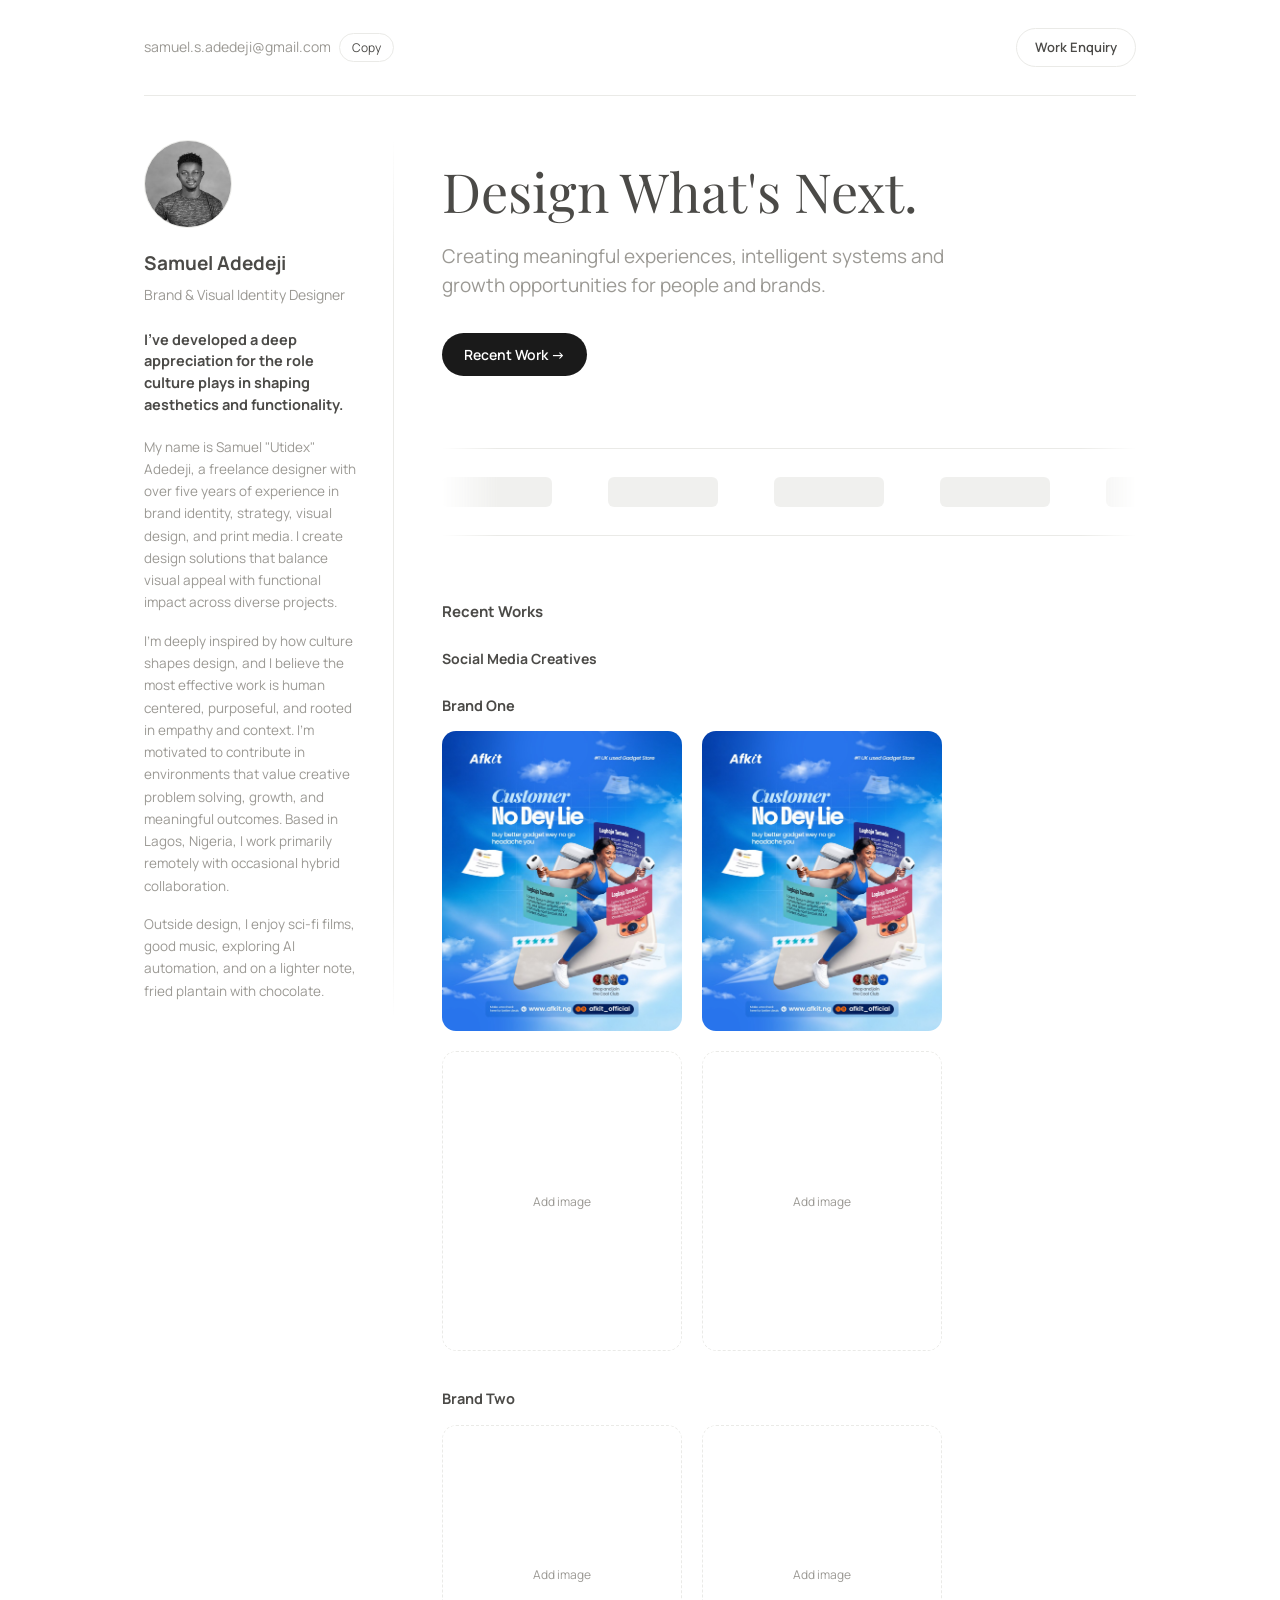
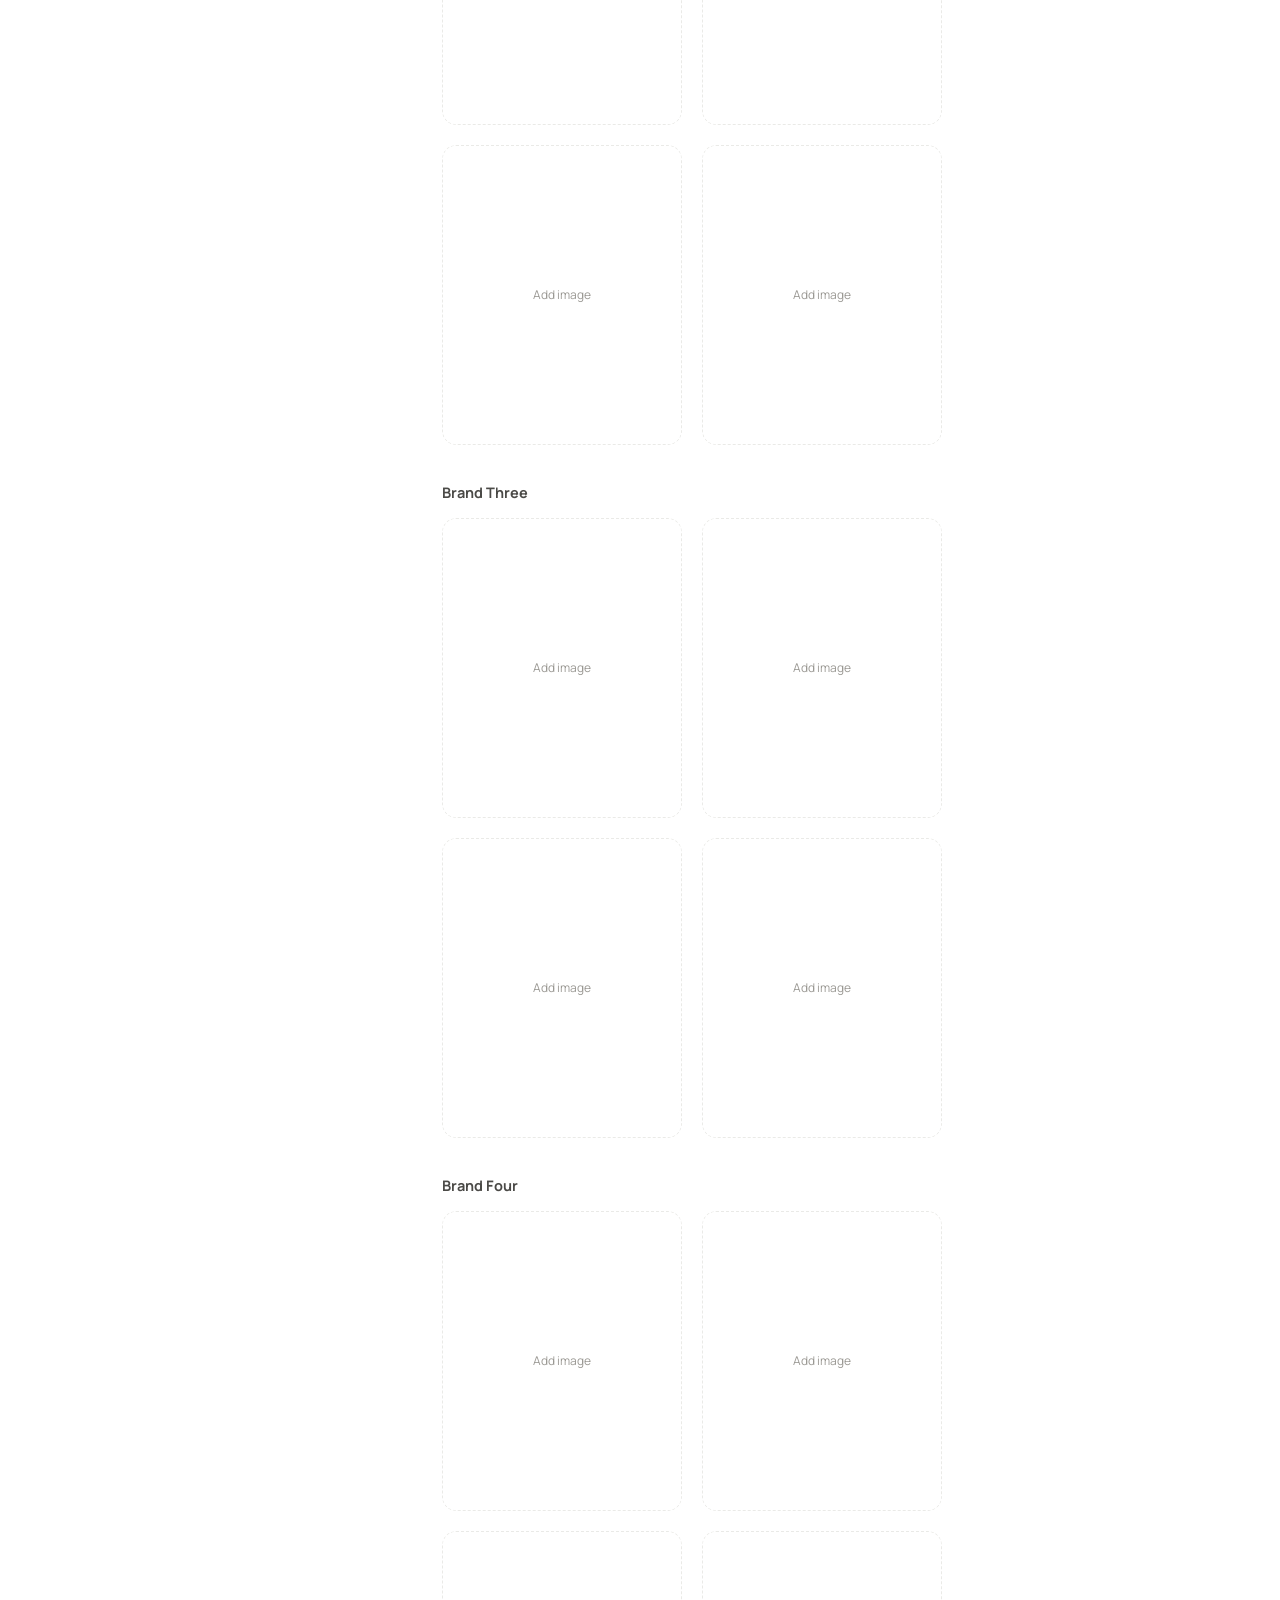
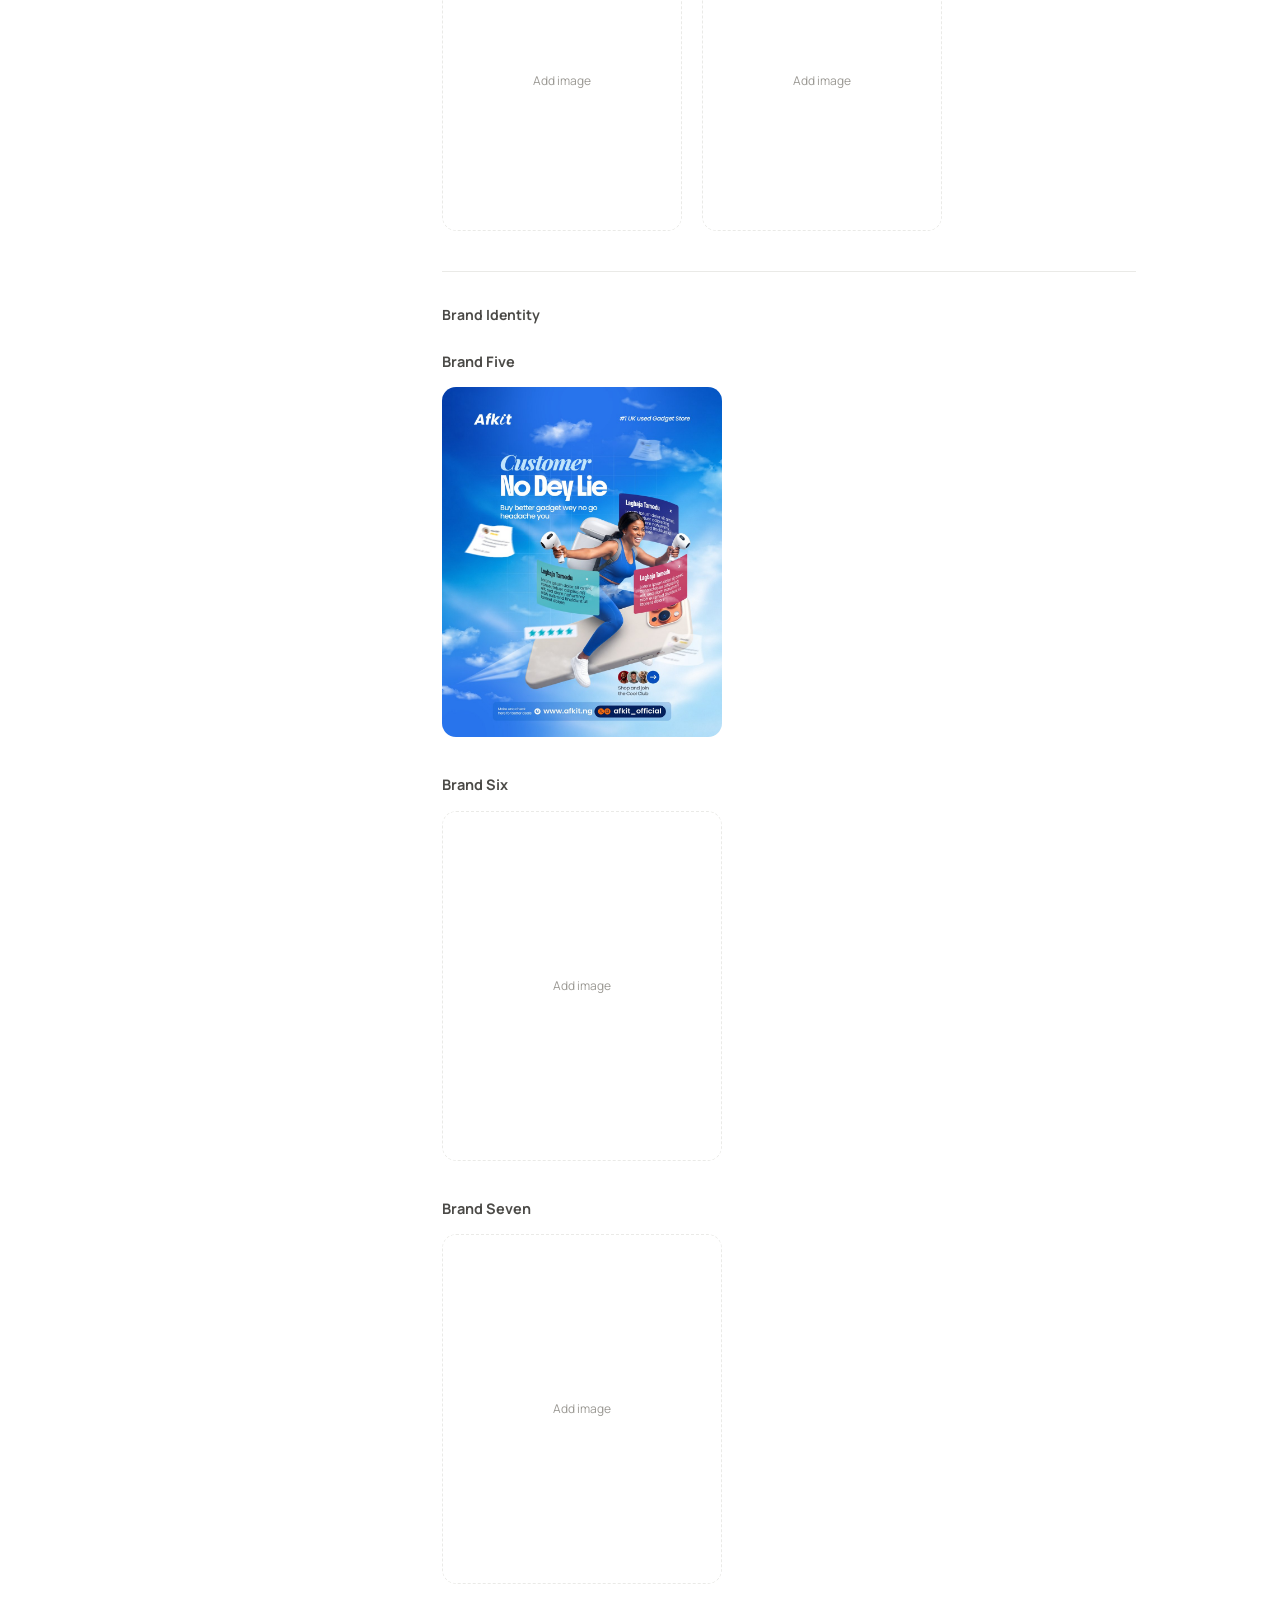
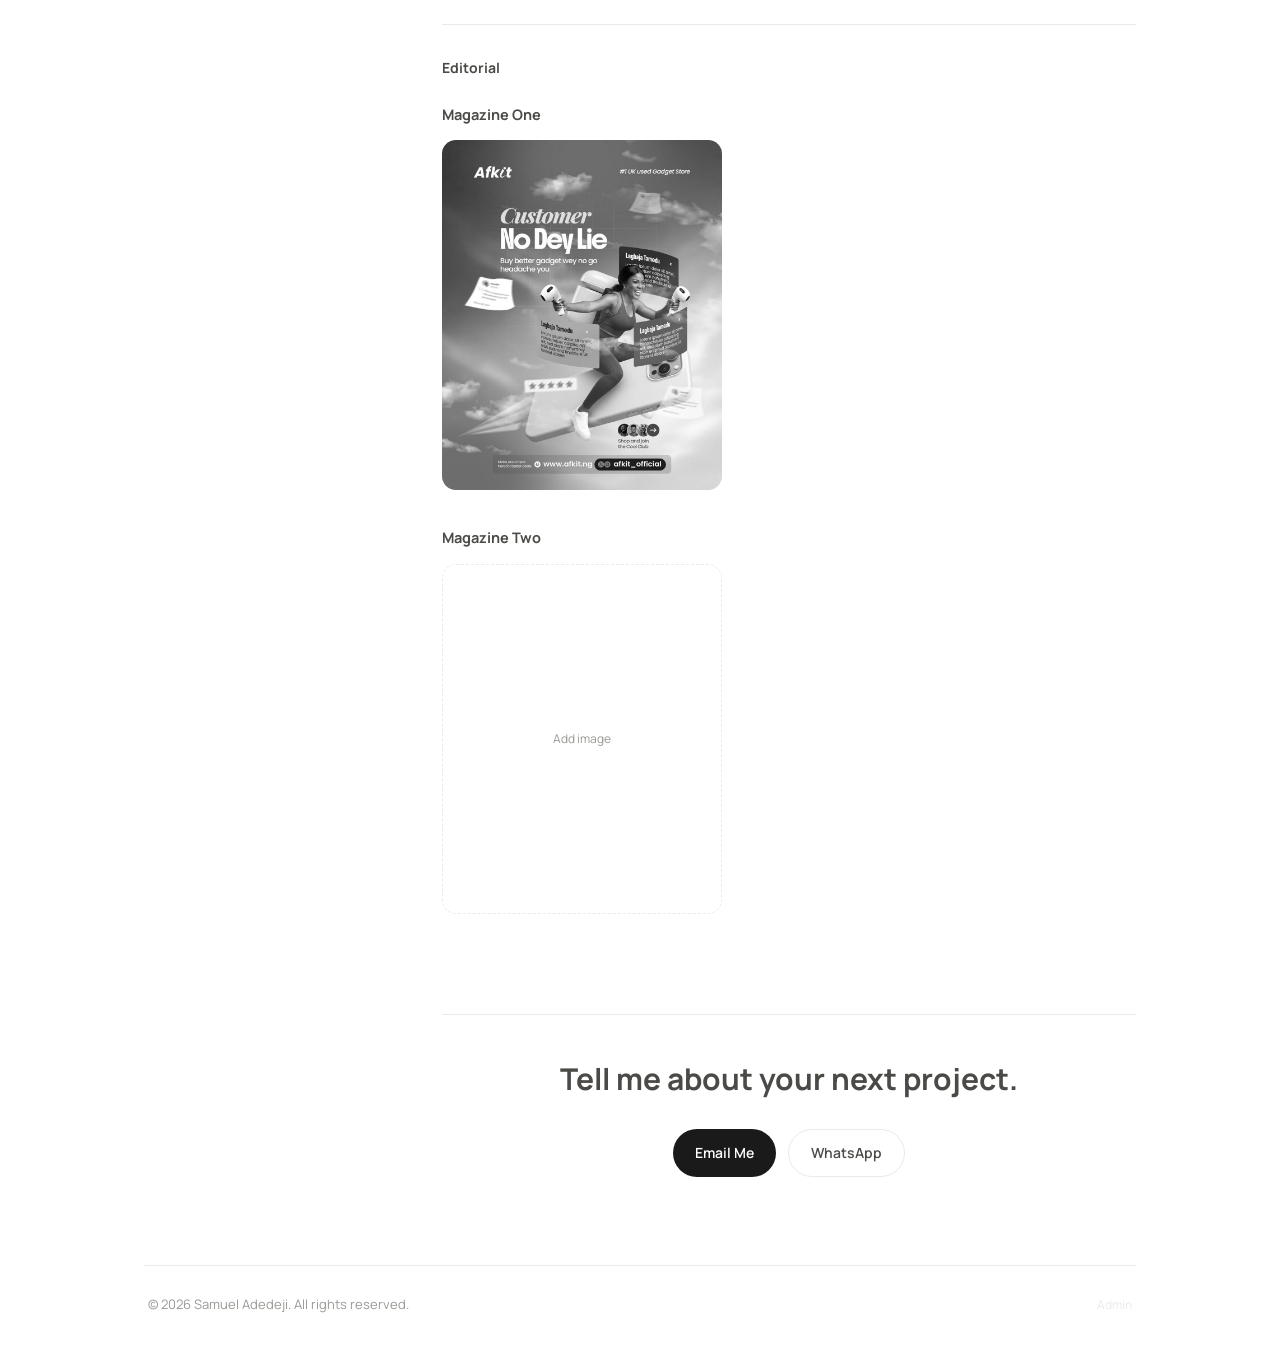
==== index.html @ b5669e61 "Add files via upload" ====
<!DOCTYPE html>
<html lang="en">
<head>
<meta charset="UTF-8">
<meta name="viewport" content="width=device-width, initial-scale=1.0">
<title>Samuel Adedeji — Brand & Visual Identity Designer</title>
<link rel="icon" type="image/png" sizes="32x32" href="favicon-32.png">
<link rel="icon" type="image/png" sizes="16x16" href="favicon-16.png">
<link rel="apple-touch-icon" href="apple-touch-icon.png">
<link rel="shortcut icon" href="favicon.ico">
<link rel="preconnect" href="https://fonts.googleapis.com">
<link rel="preconnect" href="https://fonts.gstatic.com" crossorigin>
<link href="https://fonts.googleapis.com/css2?family=Manrope:wght@400;500;600;700;800&family=Playfair+Display:wght@700&display=swap" rel="stylesheet">
<link rel="stylesheet" href="styles.css">
</head>
<body>

<div class="shell">

  <div class="topbar">
    <div class="email-group">
      <span>samuel.s.adedeji@gmail.com</span>
      <button class="copy-btn" onclick="copyEmail(this)">Copy</button>
    </div>
    <a class="enquiry-link" href="enquiry.html">Work Enquiry</a>
  </div>

  <div class="layout">

    <aside class="profile" id="profileContainer"></aside>

    <div class="content">

      <div class="section hero-section" id="heroContainer"></div>

      <div class="logos-row">
        <div class="logos-track" id="logosTrack"></div>
      </div>

      <div class="section work-section" id="work">
        <h2>Recent Works</h2>

        <h3 class="work-subheading">Social Media Creatives</h3>
        <div id="socialBrands"></div>

        <h3 class="work-subheading">Brand Identity</h3>
        <div id="identityBrands"></div>

        <h3 class="work-subheading">Editorial</h3>
        <div id="editorialBrands"></div>
      </div>

      <div class="section contact-section">
        <h2>Tell me about your next project.</h2>
        <div class="contact-actions">
          <a class="cta-btn" id="emailMeBtn" href="#">Email Me</a>
          <a class="btn-secondary" id="whatsappBtn" href="#" target="_blank" rel="noopener">WhatsApp</a>
        </div>
      </div>

    </div>
  </div>

  <div class="footer" id="footerContainer"></div>

</div>

<!-- VERTICAL VIEWER -->
<div class="viewer" id="viewer">
  <button class="viewer-close" onclick="closeViewer()">&times;</button>
  <div class="viewer-inner">
    <div class="viewer-title" id="viewerTitle"></div>
    <div class="viewer-stack" id="viewerStack"></div>
  </div>
</div>

<!-- FLIPBOOK VIEWER (Editorial) -->
<div class="flip-viewer" id="flipbookViewer">
  <button class="viewer-close" onclick="closeFlipbook()">&times;</button>
  <div class="viewer-title" id="flipTitle"></div>
  <div class="flipbook">
    <div class="book-page-left" id="bookLeft"><div class="flip-media"></div></div>
    <div class="book-page-right">
      <div class="flip-layer" id="flipBottom"><div class="flip-media"></div></div>
      <div class="flip-layer" id="flipTop"><div class="flip-media"></div></div>
    </div>
  </div>
  <div class="flip-controls">
    <button class="lb-btn" onclick="flipPrev()">&#8592;</button>
    <span class="flip-counter" id="flipCounter"></span>
    <button class="lb-btn" onclick="flipNext()">&#8594;</button>
  </div>
</div>

<script>
  /*
    All project content now lives in data.json, so the admin panel can
    update it without touching this file. If data.json fails to load
    (e.g. opened locally without a server), it falls back to a couple
    of placeholders so the page still renders.
  */
  let socialBrands = [];
  let identityBrands = [];
  let editorialBrands = [];

  function mediaTag(item, altText) {
    if (item && typeof item === 'object' && item.type === 'video') {
      return item.src
        ? `<video src="${item.src}" controls playsinline></video>`
        : `<div class="media-placeholder">Add video</div>`;
    }
    const src = item;
    return src
      ? `<img src="${src}" alt="${altText}">`
      : `<div class="media-placeholder">Add image</div>`;
  }

  function renderSocial() {
    const container = document.getElementById('socialBrands');
    container.innerHTML = '';
    socialBrands.forEach((brand, brandIndex) => {
      const block = document.createElement('div');
      block.className = 'brand-block';
      const heading = document.createElement('h4');
      heading.textContent = brand.name;
      block.appendChild(heading);
      const grid = document.createElement('div');
      grid.className = 'smc-grid';
      brand.images.forEach((img, imgIndex) => {
        const thumb = document.createElement('div');
        thumb.className = 'smc-thumb';
        thumb.innerHTML = mediaTag(img, brand.name);
        thumb.onclick = () => openViewer('social', brandIndex, imgIndex);
        grid.appendChild(thumb);
      });
      block.appendChild(grid);
      container.appendChild(block);
    });
  }

  function renderIdentity() {
    const container = document.getElementById('identityBrands');
    container.innerHTML = '';
    identityBrands.forEach((brand, brandIndex) => {
      const block = document.createElement('div');
      block.className = 'brand-block';
      const heading = document.createElement('h4');
      heading.textContent = brand.name;
      block.appendChild(heading);
      const cover = document.createElement('div');
      cover.className = 'identity-cover';
      cover.innerHTML = mediaTag(brand.cover, brand.name);
      cover.onclick = () => openViewer('identity', brandIndex);
      block.appendChild(cover);
      container.appendChild(block);
    });
  }

  function renderEditorial() {
    const container = document.getElementById('editorialBrands');
    container.innerHTML = '';
    editorialBrands.forEach((brand, brandIndex) => {
      const block = document.createElement('div');
      block.className = 'brand-block';
      const heading = document.createElement('h4');
      heading.textContent = brand.name;
      block.appendChild(heading);
      const cover = document.createElement('div');
      cover.className = 'identity-cover editorial-cover';
      cover.innerHTML = mediaTag(brand.pages[0], brand.name);
      cover.onclick = () => openFlipbook(brandIndex);
      block.appendChild(cover);
      container.appendChild(block);
    });
  }

  function socialIconSvg(kind) {
    if (kind === 'instagram') return `<svg viewBox="0 0 24 24" fill="none" stroke="currentColor" stroke-width="1.8"><rect x="3" y="3" width="18" height="18" rx="5"/><circle cx="12" cy="12" r="4"/><circle cx="17.2" cy="6.8" r="0.6" fill="currentColor" stroke="none"/></svg>`;
    if (kind === 'linkedin') return `<svg viewBox="0 0 24 24" fill="none" stroke="currentColor" stroke-width="1.8"><rect x="3" y="3" width="18" height="18" rx="3"/><line x1="7.5" y1="10" x2="7.5" y2="17"/><circle cx="7.5" cy="6.8" r="0.9" fill="currentColor" stroke="none"/><path d="M11.5 17v-4.2c0-1.6 1-2.6 2.4-2.6 1.3 0 2.1.9 2.1 2.6V17"/></svg>`;
    return `<svg viewBox="0 0 24 24" fill="none" stroke="currentColor" stroke-width="1.8"><path d="M3 7h5.2a2.4 2.4 0 0 1 0 4.8H3z"/><path d="M3 11.8h5.6a2.6 2.6 0 0 1 0 5.2H3z"/><path d="M14 13.2c0-2 1.4-3.4 3.3-3.4 2 0 3.2 1.4 3.2 3.6v.4h-5.3c.1 1.3 1 2.1 2.2 2.1.9 0 1.5-.3 1.9-.9l1.1.9c-.7 1-1.8 1.6-3.1 1.6-2 0-3.3-1.4-3.3-3.6z"/><line x1="15.3" y1="7.8" x2="19.3" y2="7.8"/></svg>`;
  }

  function renderProfile(profile) {
    const el = document.getElementById('profileContainer');
    const socials = profile.socials || {};
    const socialLinks = ['instagram', 'linkedin', 'behance']
      .filter(k => socials[k])
      .map(k => `<a href="${socials[k]}" target="_blank" rel="noopener" aria-label="${k}">${socialIconSvg(k)}</a>`)
      .join('');
    el.innerHTML = `
      <div class="avatar"><img src="${profile.avatar || ''}" alt="${profile.name || ''}"></div>
      <h1>${profile.name || ''}</h1>
      <p class="role">${profile.role || ''}</p>
      <p class="bio-quote">${profile.bioQuote || ''}</p>
      ${(profile.bioParagraphs || []).map(p => `<p class="bio-body">${p}</p>`).join('')}
      ${socialLinks ? `<div class="social-row">${socialLinks}</div>` : ''}
    `;
  }

  function renderHero(hero) {
    document.getElementById('heroContainer').innerHTML = `
      <h2 class="hero-title">${hero.title || ''}</h2>
      <p class="hero-sub">${hero.subtitle || ''}</p>
      <button class="cta-btn" onclick="document.getElementById('work').scrollIntoView({behavior:'smooth'})">Recent Work →</button>
    `;
  }

  function renderLogos(logos) {
    const track = document.getElementById('logosTrack');
    const list = (logos && logos.length ? logos : ['', '', '', '', '']);
    const doubled = list.concat(list); // duplicate for seamless marquee loop
    track.innerHTML = doubled.map(src =>
      src ? `<img src="${src}" alt="Client logo" class="logo-box logo-img">` : `<div class="logo-box"></div>`
    ).join('');
  }

  function renderFooter(footer) {
    document.getElementById('footerContainer').innerHTML = `
      <span>${footer.copyright || ''}</span>
      <a href="admin.html" class="admin-link">Admin</a>
    `;
    if (footer.email) {
      document.getElementById('emailMeBtn').href = `mailto:${footer.email}`;
    }
    if (footer.phone) {
      const digits = footer.phone.replace(/[^0-9]/g, '');
      document.getElementById('whatsappBtn').href = `https://wa.me/${digits}`;
    }
  }

  fetch('data.json')
    .then(res => res.json())
    .then(data => {
      if (data.profile) renderProfile(data.profile);
      if (data.hero) renderHero(data.hero);
      renderLogos(data.logos);
      if (data.footer) renderFooter(data.footer);

      socialBrands = data.socialBrands || [];
      identityBrands = data.identityBrands || [];
      editorialBrands = data.editorialBrands || [];
      renderSocial();
      renderIdentity();
      renderEditorial();
    })
    .catch(() => {
      socialBrands = [{ name: "Add a brand in the admin panel", images: ["", "", "", ""] }];
      identityBrands = [];
      editorialBrands = [];
      renderSocial();
    });

  let currentEditorialBrand = null;
  let spreadIndex = 0; // interior spreads, counted AFTER the cover
  let covered = true;  // true = showing only the cover, single page

  function isDesktopSpread() {
    return window.innerWidth >= 760;
  }

  function openFlipbook(brandIndex) {
    currentEditorialBrand = editorialBrands[brandIndex];
    spreadIndex = 0;
    covered = true;
    document.getElementById('flipTitle').textContent = currentEditorialBrand.name;
    document.getElementById('flipbookViewer').classList.add('covered');
    setupCover();
    document.getElementById('flipbookViewer').classList.add('active');
  }
  function closeFlipbook() {
    document.getElementById('flipbookViewer').classList.remove('active');
  }

  function setupCover() {
    const pages = currentEditorialBrand.pages;
    const top = document.getElementById('flipTop');
    const bottom = document.getElementById('flipBottom');
    top.style.transition = 'none';
    top.style.transformOrigin = 'left center';
    top.style.transform = 'rotateY(0deg)';
    top.querySelector('.flip-media').innerHTML = mediaTag(pages[0], currentEditorialBrand.name);
    bottom.querySelector('.flip-media').innerHTML = pages[1] !== undefined
      ? mediaTag(pages[1], currentEditorialBrand.name)
      : `<div class="media-placeholder">End of pages</div>`;
    void top.offsetWidth;
    top.style.transition = '';
    document.getElementById('flipCounter').textContent = `1 / ${pages.length}`;
  }

  // Once opened: on desktop each step shows a left+right spread; on mobile, one page at a time.
  function step() { return isDesktopSpread() ? 2 : 1; }
  function rightIndex() { return isDesktopSpread() ? 2 + spreadIndex * 2 : 1 + spreadIndex; }
  function leftIndex() { return 1 + spreadIndex * 2; }

  function setupSpread() {
    const pages = currentEditorialBrand.pages;
    const top = document.getElementById('flipTop');
    const bottom = document.getElementById('flipBottom');
    const left = document.getElementById('bookLeft');

    top.style.transition = 'none';
    top.style.transformOrigin = 'left center';
    top.style.transform = 'rotateY(0deg)';
    top.querySelector('.flip-media').innerHTML = pages[rightIndex()] !== undefined
      ? mediaTag(pages[rightIndex()], currentEditorialBrand.name)
      : `<div class="media-placeholder">End of pages</div>`;
    bottom.querySelector('.flip-media').innerHTML = pages[rightIndex() + step()] !== undefined
      ? mediaTag(pages[rightIndex() + step()], currentEditorialBrand.name)
      : `<div class="media-placeholder">End of pages</div>`;
    void top.offsetWidth;
    top.style.transition = '';

    if (isDesktopSpread()) {
      left.querySelector('.flip-media').innerHTML = mediaTag(pages[leftIndex()], currentEditorialBrand.name);
    }
    updateFlipCounter();
  }
  function updateFlipCounter() {
    const total = currentEditorialBrand.pages.length;
    const shown = Math.min(rightIndex() + 1, total);
    document.getElementById('flipCounter').textContent = `${shown} / ${total}`;
  }

  // Short synthesized "paper flip" sound — no audio file needed.
  let audioCtx = null;
  function playFlipSound() {
    try {
      audioCtx = audioCtx || new (window.AudioContext || window.webkitAudioContext)();
      const duration = 0.22;
      const bufferSize = audioCtx.sampleRate * duration;
      const buffer = audioCtx.createBuffer(1, bufferSize, audioCtx.sampleRate);
      const data = buffer.getChannelData(0);
      for (let i = 0; i < bufferSize; i++) {
        data[i] = (Math.random() * 2 - 1) * (1 - i / bufferSize);
      }
      const noise = audioCtx.createBufferSource();
      noise.buffer = buffer;
      const filter = audioCtx.createBiquadFilter();
      filter.type = 'highpass';
      filter.frequency.value = 1200;
      const gain = audioCtx.createGain();
      gain.gain.setValueAtTime(0.35, audioCtx.currentTime);
      gain.gain.exponentialRampToValueAtTime(0.001, audioCtx.currentTime + duration);
      noise.connect(filter).connect(gain).connect(audioCtx.destination);
      noise.start();
    } catch (e) { /* audio not available — fail silently */ }
  }

  function flipNext() {
    const pages = currentEditorialBrand.pages;
    const top = document.getElementById('flipTop');

    if (covered) {
      if (pages.length <= 1) return; // nothing behind the cover
      playFlipSound();
      covered = false;
      document.getElementById('flipbookViewer').classList.remove('covered');

      const bottom = document.getElementById('flipBottom');
      const left = document.getElementById('bookLeft');
      const rightAfter = isDesktopSpread() ? pages[2] : pages[1];
      bottom.querySelector('.flip-media').innerHTML = rightAfter !== undefined
        ? mediaTag(rightAfter, currentEditorialBrand.name)
        : `<div class="media-placeholder">End of pages</div>`;
      if (isDesktopSpread()) {
        left.querySelector('.flip-media').innerHTML = mediaTag(pages[1], currentEditorialBrand.name);
      }
      top.style.transformOrigin = 'left center';
      top.style.transform = 'rotateY(-180deg)';
      setTimeout(() => {
        spreadIndex = 0;
        setupSpread();
      }, 600);
      return;
    }

    if (rightIndex() >= pages.length - 1 && pages[rightIndex()] !== undefined && pages[rightIndex() + step()] === undefined) return;
    if (pages[rightIndex() + step()] === undefined && pages[rightIndex()] === undefined) return;
    playFlipSound();
    top.style.transformOrigin = 'left center';
    top.style.transform = 'rotateY(-180deg)';
    setTimeout(() => {
      spreadIndex++;
      setupSpread();
    }, 600);
  }

  function flipPrev() {
    if (covered) return; // already at the cover, nothing before it
    const pages = currentEditorialBrand.pages;
    const top = document.getElementById('flipTop');
    const bottom = document.getElementById('flipBottom');
    const left = document.getElementById('bookLeft');

    if (spreadIndex === 0) {
      // Close the book back to the cover
      playFlipSound();
      covered = true;
      document.getElementById('flipbookViewer').classList.add('covered');
      bottom.querySelector('.flip-media').innerHTML = mediaTag(pages[rightIndex()], currentEditorialBrand.name);
      top.style.transition = 'none';
      top.style.transformOrigin = 'left center';
      top.style.transform = 'rotateY(-180deg)';
      top.querySelector('.flip-media').innerHTML = mediaTag(pages[0], currentEditorialBrand.name);
      void top.offsetWidth;
      top.style.transition = '';
      requestAnimationFrame(() => { top.style.transform = 'rotateY(0deg)'; });
      setTimeout(() => {
        document.getElementById('flipCounter').textContent = `1 / ${pages.length}`;
      }, 600);
      return;
    }

    playFlipSound();
    bottom.querySelector('.flip-media').innerHTML = mediaTag(pages[rightIndex()], currentEditorialBrand.name);
    top.style.transition = 'none';
    top.style.transformOrigin = 'left center';
    top.style.transform = 'rotateY(-180deg)';
    top.querySelector('.flip-media').innerHTML = mediaTag(pages[rightIndex() - step()], currentEditorialBrand.name);
    void top.offsetWidth;
    top.style.transition = '';
    if (isDesktopSpread()) {
      left.querySelector('.flip-media').innerHTML = mediaTag(pages[leftIndex() - step()], currentEditorialBrand.name);
    }
    requestAnimationFrame(() => { top.style.transform = 'rotateY(0deg)'; });
    setTimeout(() => {
      spreadIndex--;
      updateFlipCounter();
    }, 600);
  }

  window.addEventListener('resize', () => {
    if (currentEditorialBrand && document.getElementById('flipbookViewer').classList.contains('active') && !covered) {
      spreadIndex = 0;
      setupSpread();
    }
  });
  document.getElementById('flipbookViewer').addEventListener('click', (e) => {
    if (e.target.id === 'flipbookViewer') closeFlipbook();
  });

  function openViewer(kind, brandIndex, scrollToIndex) {
    const viewer = document.getElementById('viewer');
    const stack = document.getElementById('viewerStack');
    stack.innerHTML = '';

    if (kind === 'social') {
      const brand = socialBrands[brandIndex];
      document.getElementById('viewerTitle').textContent = brand.name;
      brand.images.forEach((img) => {
        const item = document.createElement('div');
        item.className = 'viewer-item';
        item.innerHTML = mediaTag(img, brand.name);
        stack.appendChild(item);
      });
    } else {
      const brand = identityBrands[brandIndex];
      document.getElementById('viewerTitle').textContent = brand.name;
      brand.files.forEach((file, i) => {
        const item = document.createElement('div');
        item.className = 'viewer-item';
        item.innerHTML = mediaTag(file, brand.name);
        stack.appendChild(item);
        if (i === 0) {
          if (brand.header) {
            const heading = document.createElement('div');
            heading.className = 'viewer-desc-heading';
            heading.textContent = brand.header;
            stack.appendChild(heading);
          }
          const desc = document.createElement('div');
          desc.className = 'viewer-desc';
          desc.textContent = brand.description;
          stack.appendChild(desc);
        }
      });
    }

    viewer.classList.add('active');
  }
  function closeViewer() {
    document.getElementById('viewer').classList.remove('active');
    document.getElementById('viewerStack').innerHTML = '';
  }
  document.addEventListener('keydown', (e) => {
    if (e.key === 'Escape') { closeViewer(); closeFlipbook(); }
    if (document.getElementById('flipbookViewer').classList.contains('active')) {
      if (e.key === 'ArrowRight') flipNext();
      if (e.key === 'ArrowLeft') flipPrev();
    }
  });
  document.getElementById('viewer').addEventListener('click', (e) => {
    if (e.target.id === 'viewer') closeViewer();
  });

  function copyEmail(btn) {
    navigator.clipboard.writeText('samuel.s.adedeji@gmail.com').then(() => {
      const original = btn.textContent;
      btn.textContent = 'Copied';
      setTimeout(() => { btn.textContent = original; }, 1500);
    });
  }
</script>

</body>
</html>
---- styles.css ----
:root{
  --paper:#FFFFFF;
  --text:#4B4A47;
  --muted:#9B9994;
  --line:#EAEAE7;
  --dark:#1A1A1A;
  --max:1120px;
}
*{box-sizing:border-box;}
body{
  margin:0;
  background:var(--paper);
  color:var(--text);
  font-family:'Manrope', sans-serif;
  font-size:16px;
  line-height:1.6;
}
a{color:inherit; text-decoration:none;}
img{display:block; max-width:100%;}
button{font-family:inherit;}

.shell{max-width:var(--max); margin:0 auto; padding:0 64px;}

/* TOP BAR */
.topbar{
  display:flex;
  justify-content:space-between;
  align-items:center;
  padding:28px 0;
  font-size:14px;
  border-bottom:1px solid var(--line);
  margin-bottom:8px;
  flex-wrap:nowrap;
  gap:12px;
}
.topbar .email-group{display:flex; align-items:center; gap:8px;}
.topbar .email-group span{color:var(--muted);}
.copy-btn{
  border:1px solid var(--line);
  background:var(--paper);
  border-radius:999px;
  padding:5px 12px;
  font-size:12px;
  cursor:pointer;
  color:var(--text);
}
.copy-btn:hover{background:var(--line);}
.enquiry-link{
  display:inline-block;
  border:1px solid var(--line);
  border-radius:999px;
  padding:8px 18px;
  font-size:13px;
  font-weight:600;
  cursor:pointer;
  background:none;
  color:var(--text);
}
.enquiry-link:hover{background:var(--line);}

/* LAYOUT */
.layout{
  display:grid;
  grid-template-columns: 250px minmax(0, 1fr);
  gap:48px;
  align-items:start;
  padding-bottom:80px;
  padding-top:36px;
}
.profile{
  position:sticky;
  top:32px;
  padding-right:32px;
}
.profile::after{
  content:"";
  position:absolute;
  top:0;
  right:0;
  bottom:0;
  width:1px;
  background:linear-gradient(to bottom, transparent, var(--line) 15%, var(--line) 85%, transparent);
}
.avatar{
  width:88px;
  height:88px;
  border-radius:50%;
  background:#F4F4F3;
  display:flex;
  align-items:center;
  justify-content:center;
  font-size:12px;
  color:var(--muted);
  overflow:hidden;
  margin-bottom:20px;
  border:1px solid var(--line);
}
.avatar img{width:100%; height:100%; object-fit:cover; filter:grayscale(100%);}
.profile h1{font-size:19px; font-weight:700; margin:0 0 6px; color:var(--text);}
.profile .role{font-size:14px; color:var(--muted); margin:0 0 22px;}
.bio-quote{font-size:14.5px; font-weight:700; color:var(--text); line-height:1.5; margin:0 0 20px;}
.bio-body{font-size:13.5px; color:var(--muted); line-height:1.65; margin:0 0 16px;}
.social-row{display:flex; gap:14px; margin-top:22px;}
.social-row a{color:var(--muted); display:flex; align-items:center; justify-content:center;}
.social-row a:hover{color:var(--text);}
.social-row svg{width:15px; height:15px;}

.content{display:flex; flex-direction:column; gap:64px; min-width:0;}

/* SECTIONS (no box styling — plain, on the white page) */
.section{padding:0;}

/* HERO */
.hero-section{text-align:left; padding:20px 0 8px;}
.hero-title{
  font-family:'Playfair Display', Georgia, serif;
  font-weight:400;
  font-size:clamp(34px, 5vw, 54px);
  line-height:1.15;
  margin:0 0 20px;
  color:var(--text);
}
.hero-sub{
  font-size:19px;
  color:var(--muted);
  max-width:44ch;
  margin:0 0 32px;
  line-height:1.55;
}
.cta-btn{
  display:inline-flex;
  align-items:center;
  gap:8px;
  background:var(--dark);
  color:var(--paper);
  border:none;
  border-radius:999px;
  padding:12px 22px;
  font-size:14px;
  font-weight:600;
  cursor:pointer;
}
.cta-btn:hover{opacity:0.85;}

/* LOGO STRIP — auto-scrolling marquee */
.logos-row{
  padding:28px 0;
  border-top:1px solid var(--line);
  border-bottom:1px solid var(--line);
  overflow:hidden;
  -webkit-mask-image:linear-gradient(to right, transparent, #000 8%, #000 92%, transparent);
  mask-image:linear-gradient(to right, transparent, #000 8%, #000 92%, transparent);
}
.logos-track{
  display:flex;
  align-items:center;
  gap:56px;
  width:max-content;
  animation:scroll-logos 22s linear infinite;
}
.logos-row:hover .logos-track{animation-play-state:paused;}
@keyframes scroll-logos{
  from{transform:translateX(0);}
  to{transform:translateX(-50%);}
}
.logo-box{
  flex:0 0 auto;
  width:110px;
  height:30px;
  background:var(--line);
  border-radius:6px;
  opacity:0.7;
}
.logo-box.logo-img{
  width:auto;
  max-width:140px;
  height:32px;
  background:none;
  border-radius:0;
  opacity:0.85;
  object-fit:contain;
  filter:grayscale(40%);
}
@media (prefers-reduced-motion: reduce){
  .logos-track{animation:none;}
}

/* WORK */
.work-section h2{font-size:15px; font-weight:700; margin:0 0 8px; color:var(--text);}
.work-subheading{
  font-size:14px;
  font-weight:700;
  color:var(--text);
  margin:40px 0 24px;
  padding-top:32px;
  border-top:1px solid var(--line);
}
.work-subheading:first-of-type{border-top:none; padding-top:0; margin-top:24px;}

.brand-block{margin-bottom:36px;}
.brand-block h4{font-size:14.5px; font-weight:700; color:var(--text); margin:0 0 14px;}

.smc-grid{
  display:grid;
  grid-template-columns:repeat(2, minmax(0, 240px));
  gap:20px;
}
.smc-thumb,
.identity-cover{
  aspect-ratio:4/5;
  background:var(--paper);
  border-radius:14px;
  display:flex;
  align-items:center;
  justify-content:center;
  text-align:center;
  font-size:12px;
  color:var(--muted);
  overflow:hidden;
  cursor:pointer;
  transition:transform 0.2s ease;
}
.smc-thumb:hover,
.identity-cover:hover{transform:scale(1.015);}
.smc-thumb img, .smc-thumb video,
.identity-cover img, .identity-cover video{width:100%; height:100%; object-fit:cover; display:block;}
.identity-cover{max-width:280px;}
.editorial-cover img{filter:grayscale(100%); transition:filter 0.3s ease;}
.editorial-cover:hover img{filter:grayscale(0%);}
.media-placeholder{
  font-size:12px;
  color:var(--muted);
  width:100%;
  height:100%;
  display:flex;
  align-items:center;
  justify-content:center;
  border:1px dashed var(--line);
  border-radius:14px;
}

/* CONTACT */
.contact-section{text-align:center; padding:40px 0 8px; border-top:1px solid var(--line);}
.contact-section h2{
  font-size:clamp(22px, 3vw, 30px);
  font-weight:700;
  margin:0 0 26px;
  color:var(--text);
}
.contact-actions{display:flex; gap:12px; justify-content:center; flex-wrap:wrap;}
.btn-secondary{
  display:inline-flex;
  align-items:center;
  gap:8px;
  background:transparent;
  color:var(--text);
  border:1px solid var(--line);
  border-radius:999px;
  padding:12px 22px;
  font-size:14px;
  font-weight:600;
  cursor:pointer;
}
.btn-secondary:hover{background:var(--line);}

/* ENQUIRY PAGE */
.enquiry-page-header{padding:12px 0 40px;}
.enquiry-page-header h1{font-size:28px; font-weight:700; margin:0 0 12px; color:var(--text);}
.back-link{font-size:13px; color:var(--muted); display:inline-block; margin-bottom:24px;}
.back-link:hover{color:var(--text);}
.process-placeholder{
  font-size:14px;
  color:var(--muted);
  border:1px dashed var(--line);
  border-radius:12px;
  padding:16px 18px;
  margin:0 0 40px;
}
.enquiry-grid{
  display:grid;
  grid-template-columns:1.4fr 1fr;
  gap:48px;
  padding-bottom:60px;
}
.enquiry-form{display:flex; flex-direction:column; gap:14px;}
.form-row{display:flex; gap:14px;}
.enquiry-form input,
.enquiry-form textarea{
  background:#FBFBFA;
  border:1px solid var(--line);
  border-radius:10px;
  padding:14px 16px;
  font-family:inherit;
  font-size:14px;
  color:var(--text);
  width:100%;
  resize:vertical;
}
.enquiry-form input:focus,
.enquiry-form textarea:focus{
  outline:none;
  border-color:var(--muted);
}
.enquiry-form button{align-self:flex-start; margin-top:4px;}
.enquiry-details{font-size:14px; color:var(--muted);}
.enquiry-details div{margin-bottom:18px;}
.enquiry-details strong{display:block; color:var(--text); font-size:13px; margin-bottom:4px; font-weight:700;}

/* FOOTER */
.footer{
  padding:28px 4px 40px;
  font-size:13px;
  color:var(--muted);
  border-top:1px solid var(--line);
  display:flex;
  justify-content:space-between;
  align-items:center;
}
.admin-link{color:var(--line); font-size:12px;}
.admin-link:hover{color:var(--muted);}

/* VERTICAL VIEWER */
.viewer{
  display:none;
  position:fixed;
  inset:0;
  background:rgba(10,10,10,0.96);
  z-index:100;
  padding:24px 16px;
  overflow-y:auto;
}
.viewer.active{display:block;}
.viewer-inner{
  max-width:680px;
  margin:0 auto;
  padding-bottom:60px;
}
.viewer-title{
  color:var(--paper);
  font-size:15px;
  font-weight:700;
  margin:12px 0 20px;
  text-align:center;
}
.viewer-item{
  border-radius:14px;
  overflow:hidden;
  background:#232323;
  margin-bottom:16px;
}
.viewer-item img, .viewer-item video{width:100%; display:block;}
.viewer-item .media-placeholder{
  aspect-ratio:4/5;
  display:flex;
  align-items:center;
  justify-content:center;
  color:#8A8A8A;
}
.viewer-desc-heading{
  color:var(--paper);
  font-size:15px;
  font-weight:700;
  padding:4px 4px 6px;
}
.viewer-desc{
  color:#C7C5BE;
  font-size:14px;
  line-height:1.6;
  padding:4px 4px 24px;
}
.viewer-close{
  position:fixed;
  top:20px;
  right:24px;
  background:none;
  border:none;
  color:var(--paper);
  font-size:28px;
  cursor:pointer;
  line-height:1;
  z-index:101;
}

/* FLIPBOOK VIEWER (Editorial) */
.flip-viewer{
  display:none;
  position:fixed;
  inset:0;
  background:rgba(10,10,10,0.96);
  z-index:100;
  flex-direction:column;
  align-items:center;
  justify-content:center;
  padding:24px 16px;
}
.flip-viewer.active{display:flex;}
.flip-viewer .viewer-title{margin:0 0 20px;}

.flipbook{
  position:relative;
  display:flex;
  width:min(90vw, 420px);
  aspect-ratio:4/5;
  perspective:1800px;
}
.book-page-left{
  display:none; /* shown only on desktop, via media query below */
  position:relative;
  flex:1;
  background:#2A2A2A;
  border-radius:12px 0 0 12px;
  overflow:hidden;
  box-shadow:6px 0 16px rgba(0,0,0,0.3);
}
.book-page-right{
  position:relative;
  flex:1;
}
.flip-layer{
  position:absolute;
  inset:0;
  background:#232323;
  border-radius:0 12px 12px 0;
  overflow:hidden;
}
#flipBottom{z-index:1;}
#flipTop{
  z-index:2;
  backface-visibility:hidden;
  transition:transform 0.6s cubic-bezier(.4,.1,.2,1);
  box-shadow:-8px 0 20px rgba(0,0,0,0.4);
}
.flip-media{width:100%; height:100%;}
.flip-media img, .flip-media video{width:100%; height:100%; object-fit:cover; display:block;}
.flip-controls{
  display:flex;
  align-items:center;
  gap:20px;
  margin-top:24px;
}
.flip-counter{color:#B9B6AE; font-size:13px; min-width:44px; text-align:center;}

@media (min-width:760px){
  .flipbook{
    width:min(80vw, 760px);
    aspect-ratio:8/5;
  }
  .book-page-left{display:block;}
}
.flip-viewer.covered .book-page-left{display:none !important;}
.flip-viewer.covered .flipbook{width:min(90vw, 420px) !important; aspect-ratio:4/5 !important;}

.lb-btn{
  background:rgba(255,255,255,0.08);
  color:var(--paper);
  border:1px solid rgba(255,255,255,0.2);
  border-radius:999px;
  width:40px;
  height:40px;
  font-size:16px;
  cursor:pointer;
  display:flex;
  align-items:center;
  justify-content:center;
}
.lb-btn:hover{background:rgba(255,255,255,0.18);}

@media (max-width:860px){
  .shell{padding:0 32px;}
  .topbar{padding:16px 0; gap:8px;}
  .topbar .email-group{font-size:11.5px; gap:6px;}
  .topbar .email-group span{white-space:nowrap; overflow:hidden; text-overflow:ellipsis; max-width:150px;}
  .copy-btn{padding:4px 9px; font-size:11px;}
  .enquiry-link{padding:6px 13px; font-size:12px; white-space:nowrap;}

  .layout{grid-template-columns:1fr; gap:32px; padding-top:24px;}
  .profile{position:static; border-right:none; border-bottom:1px solid var(--line); padding-right:0; padding-bottom:28px; text-align:center;}
  .avatar{width:72px; height:72px; margin-left:auto; margin-right:auto;}
  .social-row{justify-content:center;}
  .smc-grid{grid-template-columns:repeat(2, 1fr);}
  .enquiry-grid{grid-template-columns:1fr;}
  .form-row{flex-direction:column;}
}
@media (max-width:480px){
  .smc-grid{grid-template-columns:1fr;}
}
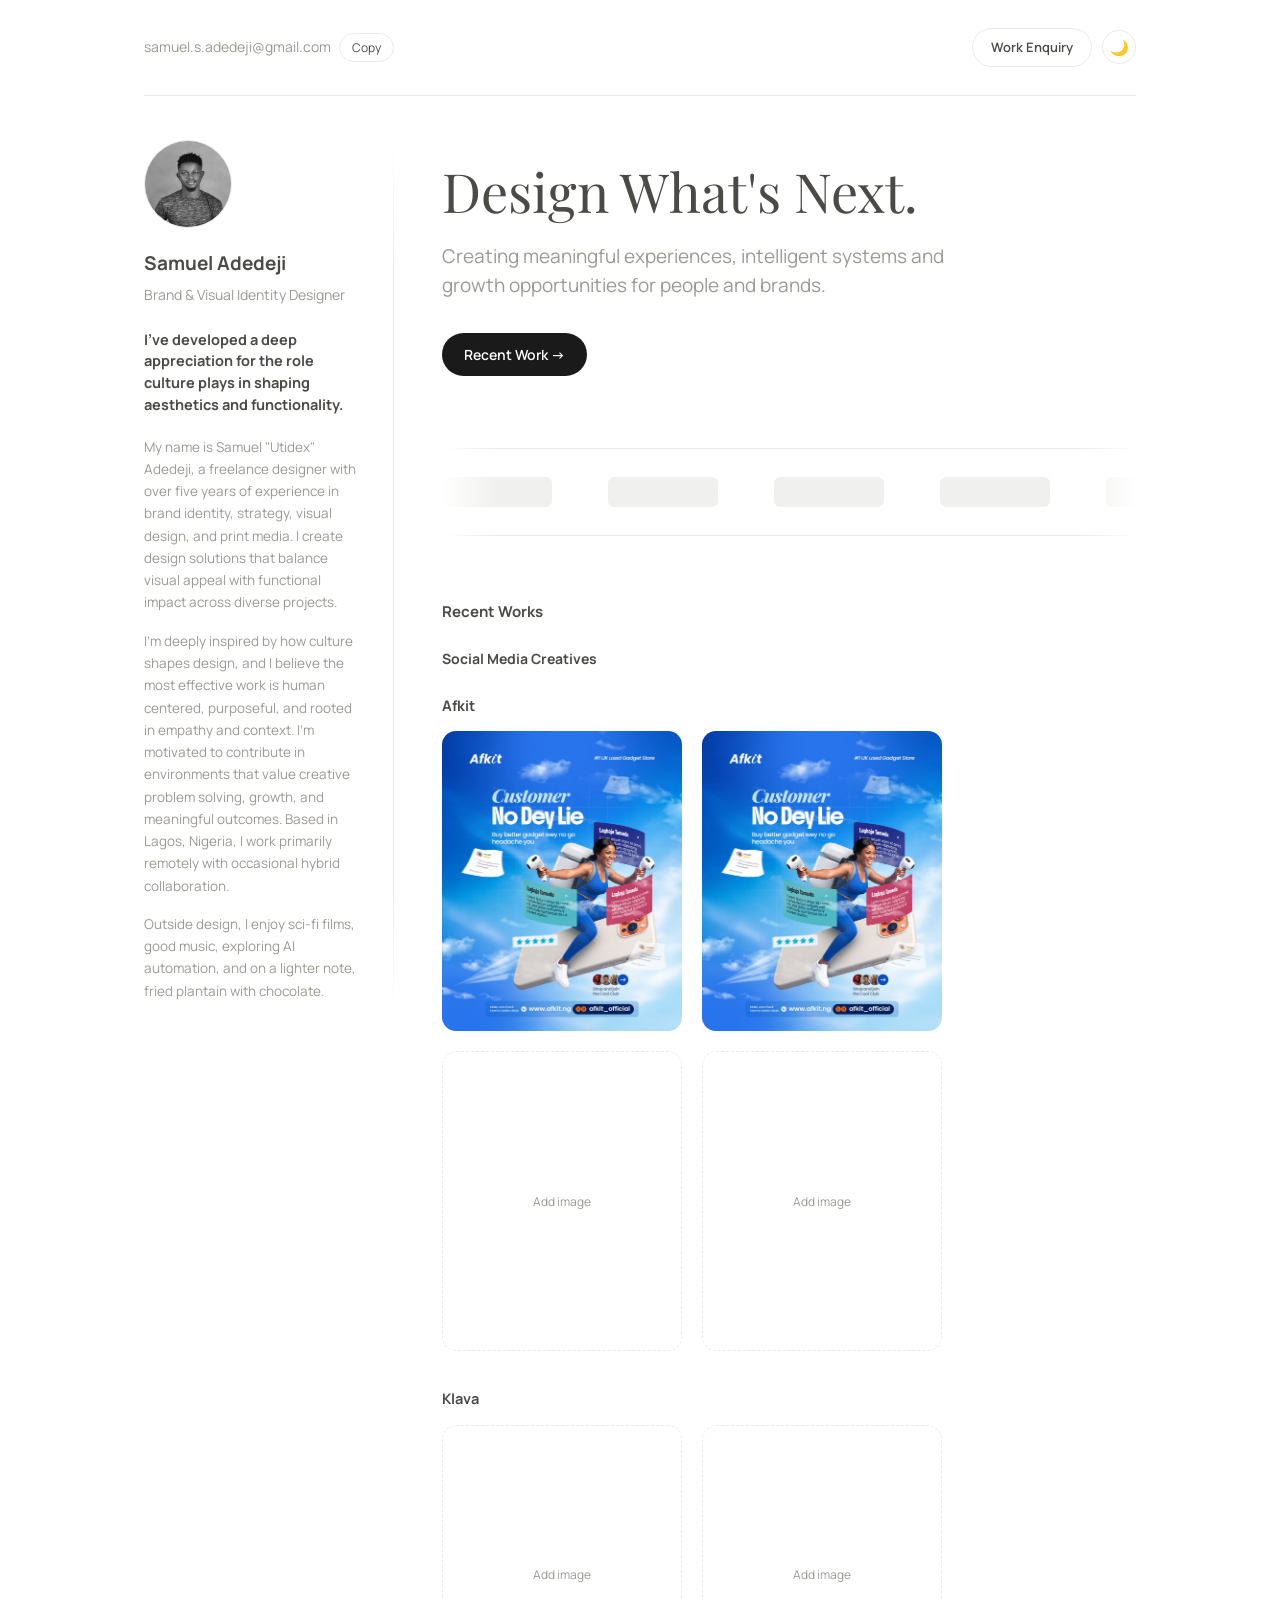
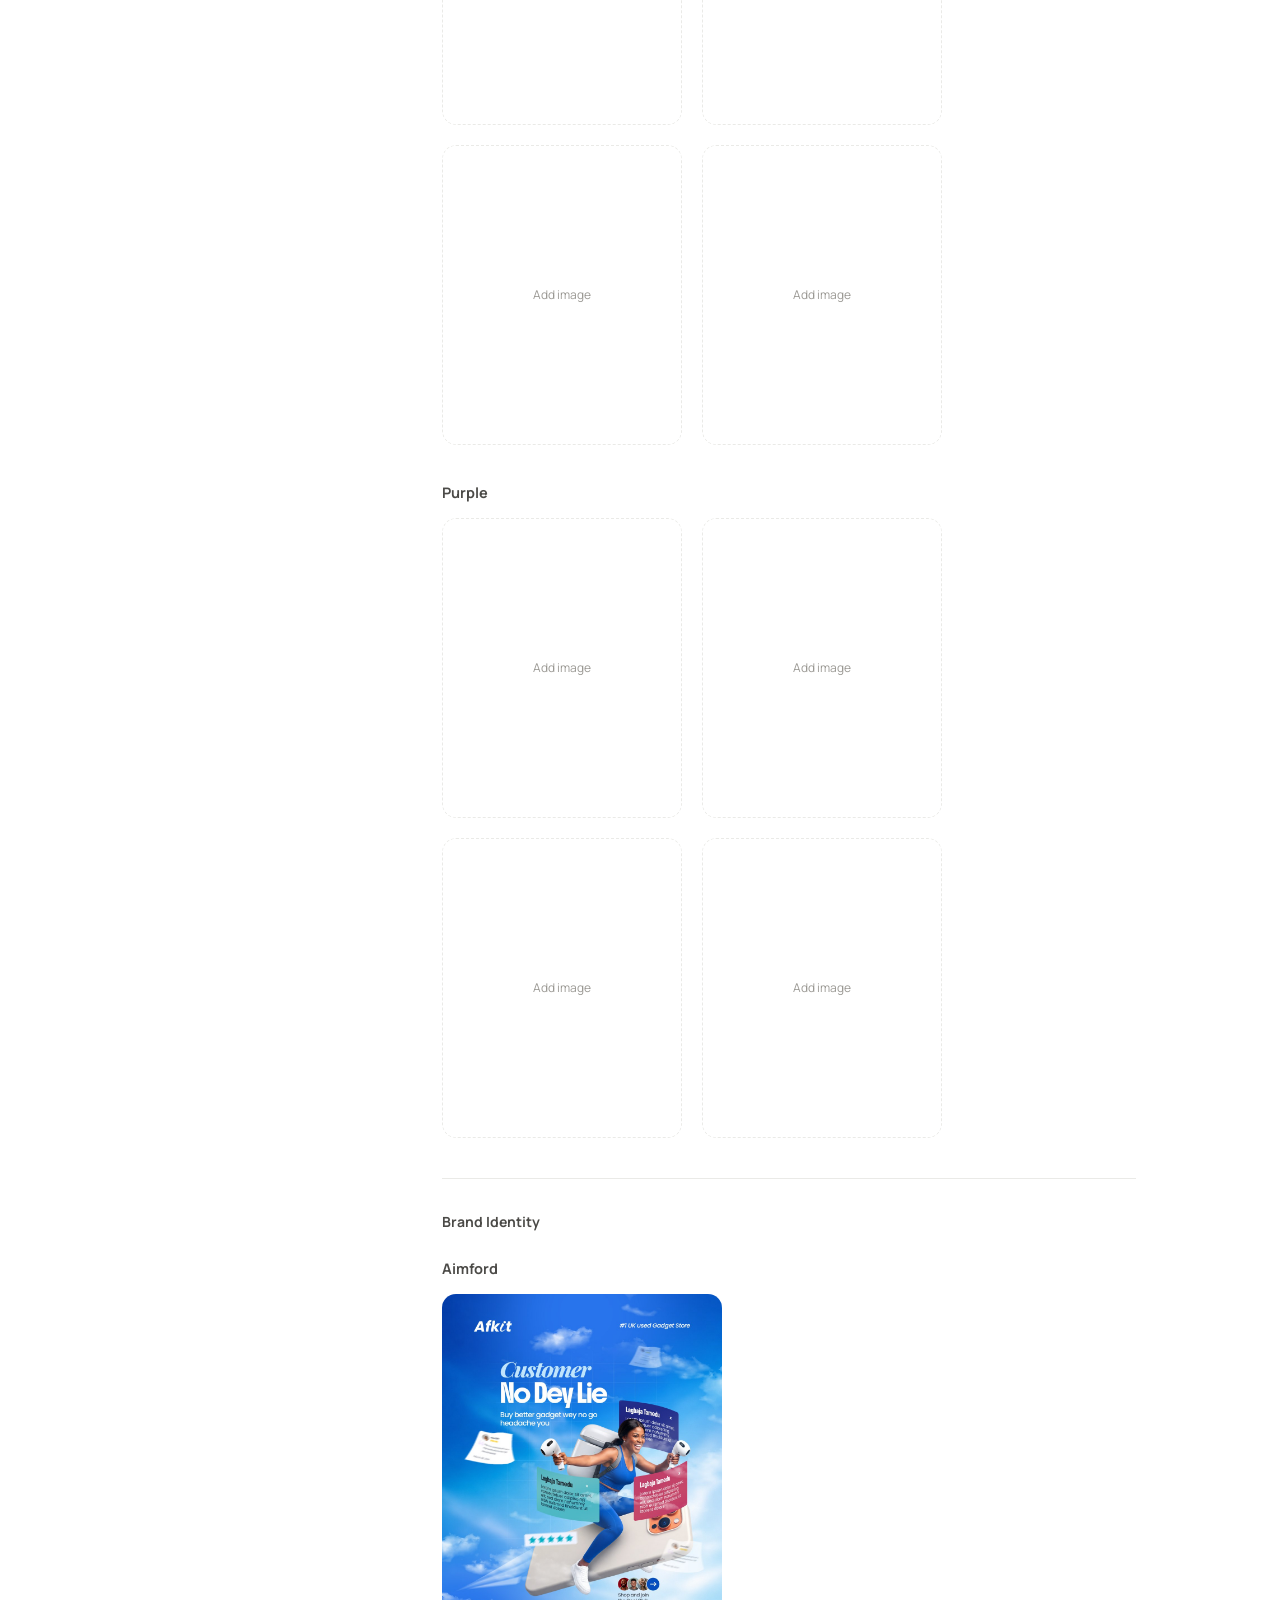
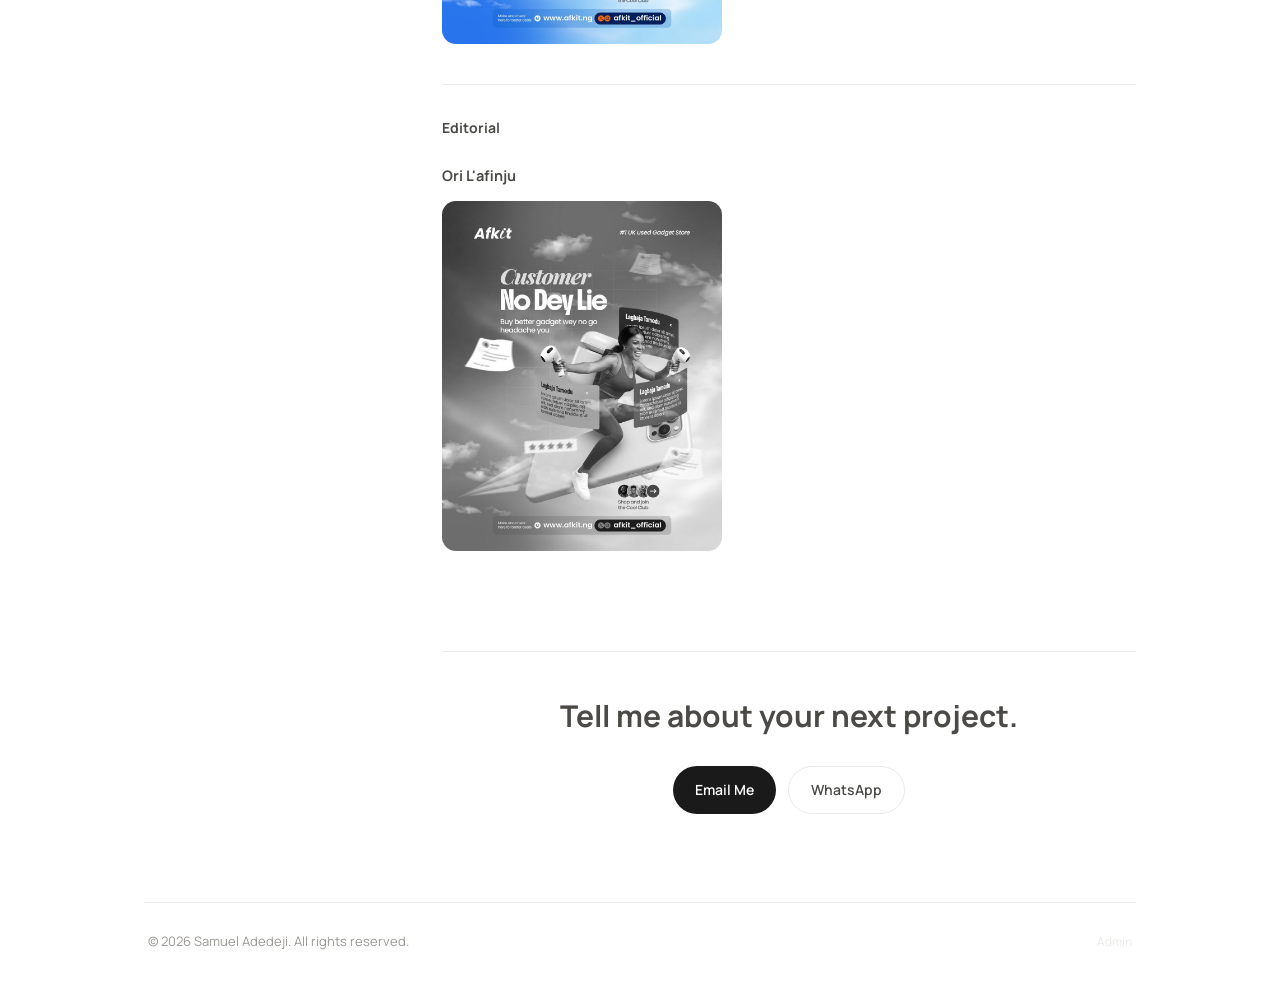
==== commit 868941b6: "Add files via upload" ====
--- a/index.html
+++ b/index.html
@@ -22,7 +22,10 @@
       <span>samuel.s.adedeji@gmail.com</span>
       <button class="copy-btn" onclick="copyEmail(this)">Copy</button>
     </div>
-    <a class="enquiry-link" href="enquiry.html">Work Enquiry</a>
+    <div class="topbar-right">
+      <a class="enquiry-link" href="enquiry.html">Work Enquiry</a>
+      <button class="theme-toggle" id="themeToggle" onclick="toggleSiteTheme()" aria-label="Toggle dark mode">🌙</button>
+    </div>
   </div>
 
   <div class="layout">
@@ -493,6 +496,18 @@
     if (e.target.id === 'viewer') closeViewer();
   });
 
+  function applySiteTheme(theme) {
+    document.body.classList.toggle('dark-mode', theme === 'dark');
+    document.getElementById('themeToggle').textContent = theme === 'dark' ? '☀️' : '🌙';
+  }
+  function toggleSiteTheme() {
+    const isDark = document.body.classList.contains('dark-mode');
+    const next = isDark ? 'light' : 'dark';
+    localStorage.setItem('site_theme', next);
+    applySiteTheme(next);
+  }
+  applySiteTheme(localStorage.getItem('site_theme') || 'light');
+
   function copyEmail(btn) {
     navigator.clipboard.writeText('samuel.s.adedeji@gmail.com').then(() => {
       const original = btn.textContent;
--- a/styles.css
+++ b/styles.css
@@ -6,6 +6,14 @@
   --dark:#1A1A1A;
   --max:1120px;
 }
+body.dark-mode{
+  --paper:#17160F;
+  --text:#EDEAE2;
+  --muted:#A6A399;
+  --line:#38362D;
+  --dark:#EDEAE2;
+}
+body{transition:background 0.2s ease, color 0.2s ease;}
 *{box-sizing:border-box;}
 body{
   margin:0;
@@ -57,6 +65,22 @@
   color:var(--text);
 }
 .enquiry-link:hover{background:var(--line);}
+.theme-toggle{
+  border:1px solid var(--line);
+  background:none;
+  color:var(--text);
+  border-radius:999px;
+  width:34px;
+  height:34px;
+  font-size:15px;
+  cursor:pointer;
+  display:flex;
+  align-items:center;
+  justify-content:center;
+  flex:0 0 auto;
+}
+.theme-toggle:hover{background:var(--line);}
+.topbar-right{display:flex; align-items:center; gap:10px;}
 
 /* LAYOUT */
 .layout{
@@ -85,7 +109,7 @@
   width:88px;
   height:88px;
   border-radius:50%;
-  background:#F4F4F3;
+  background:var(--line);
   display:flex;
   align-items:center;
   justify-content:center;
@@ -286,7 +310,7 @@
 .form-row{display:flex; gap:14px;}
 .enquiry-form input,
 .enquiry-form textarea{
-  background:#FBFBFA;
+  background:var(--line);
   border:1px solid var(--line);
   border-radius:10px;
   padding:14px 16px;
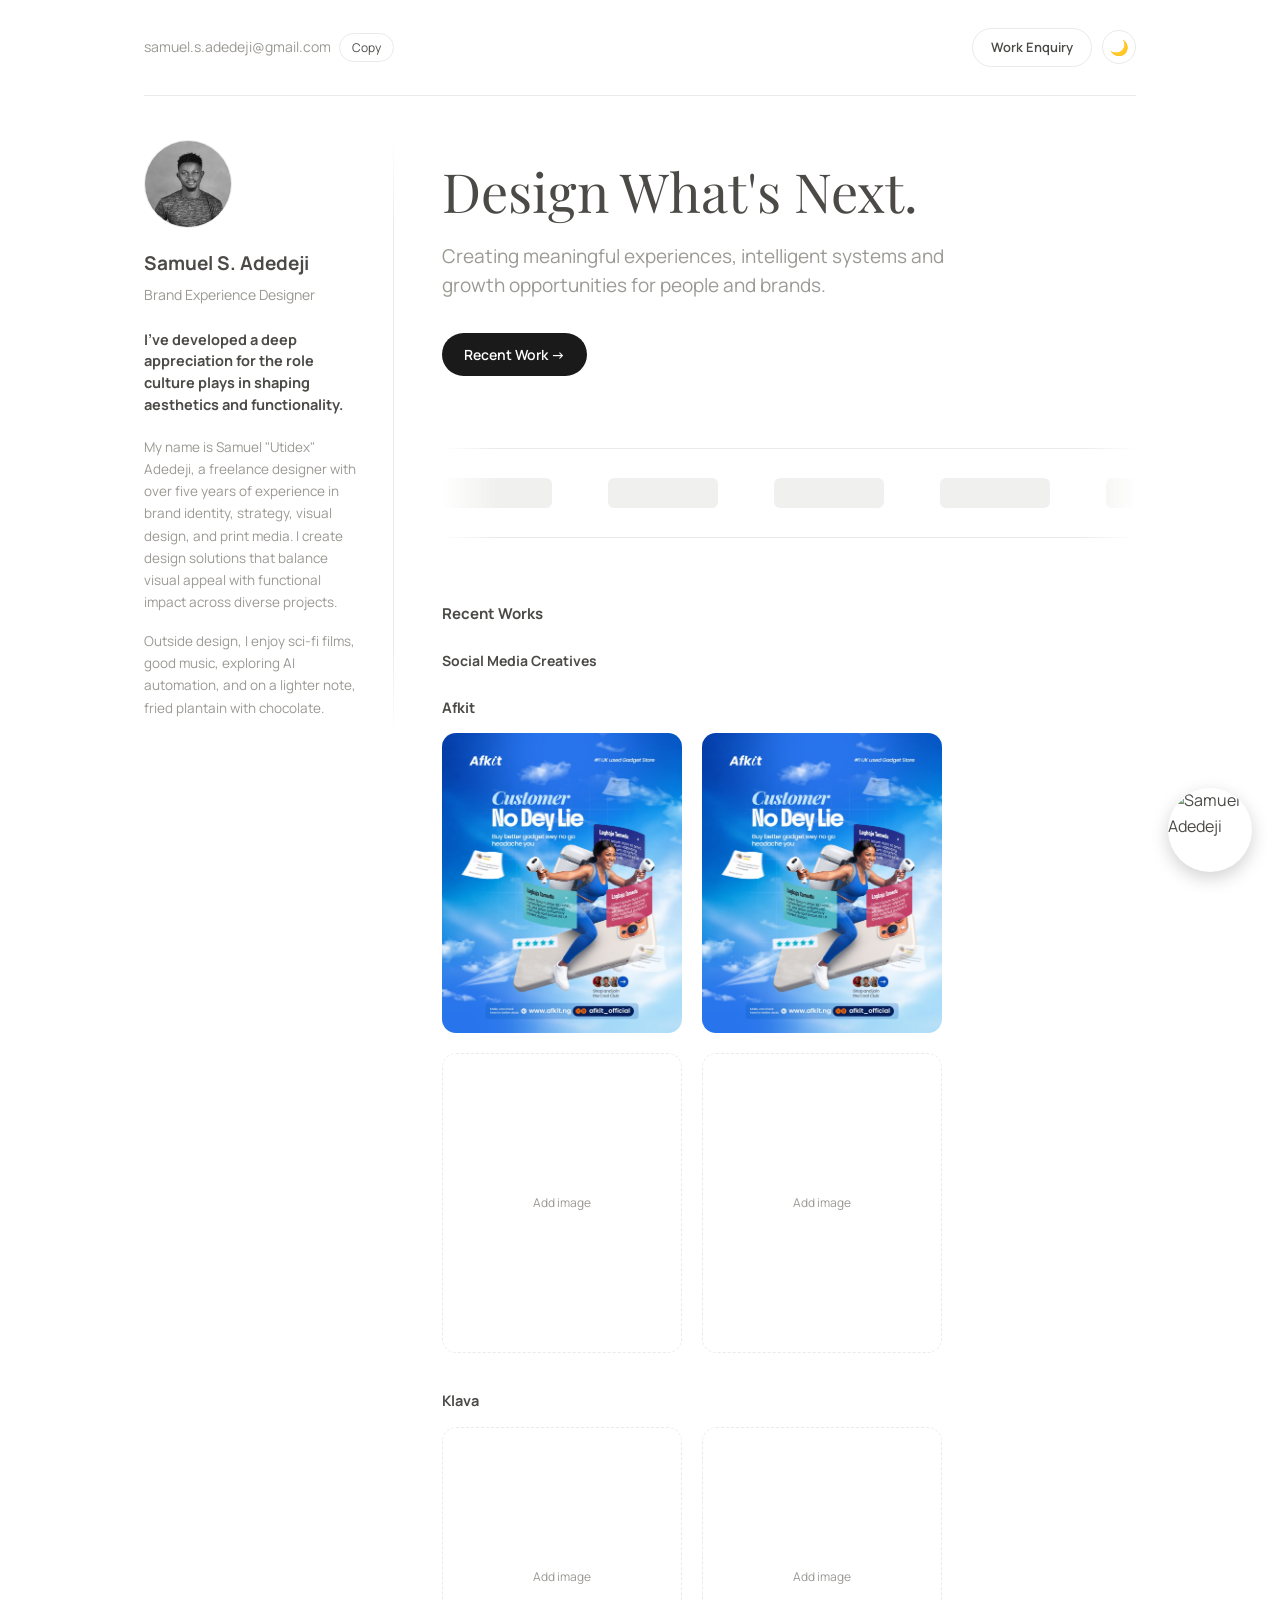
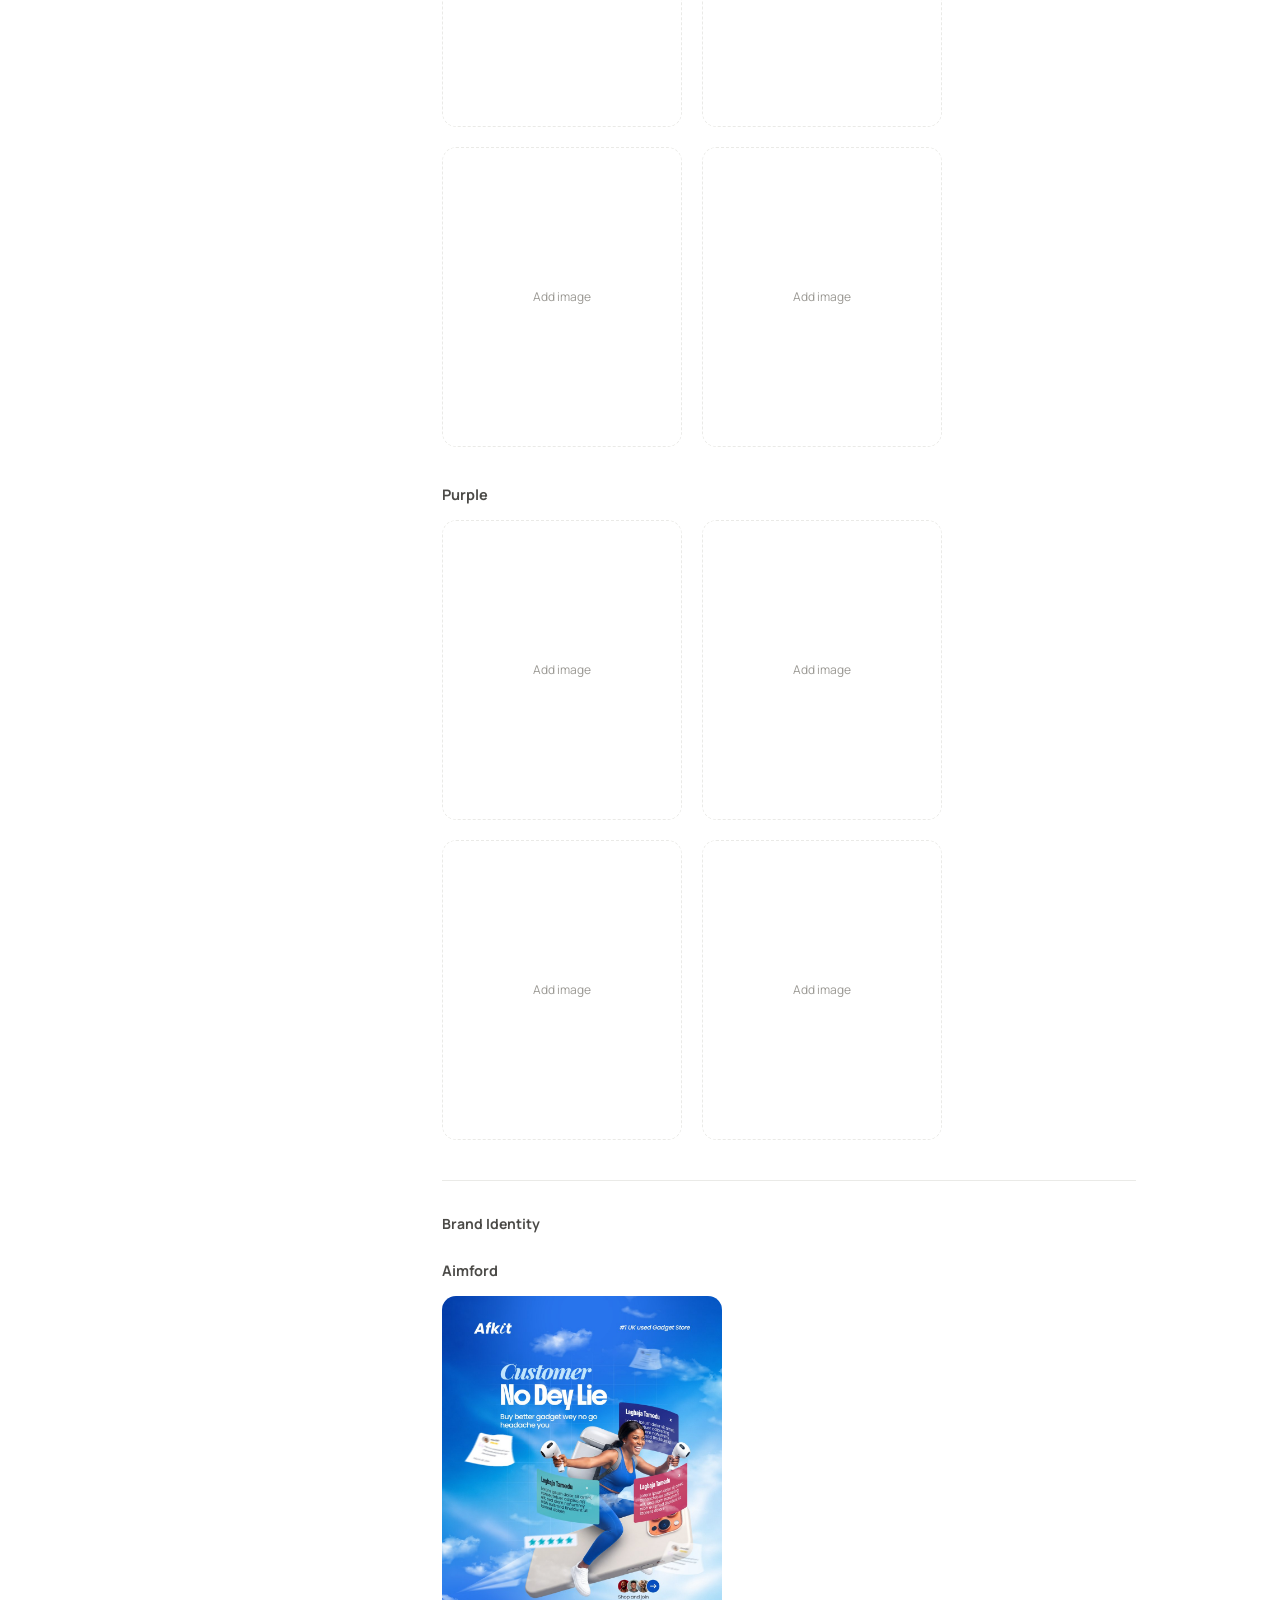
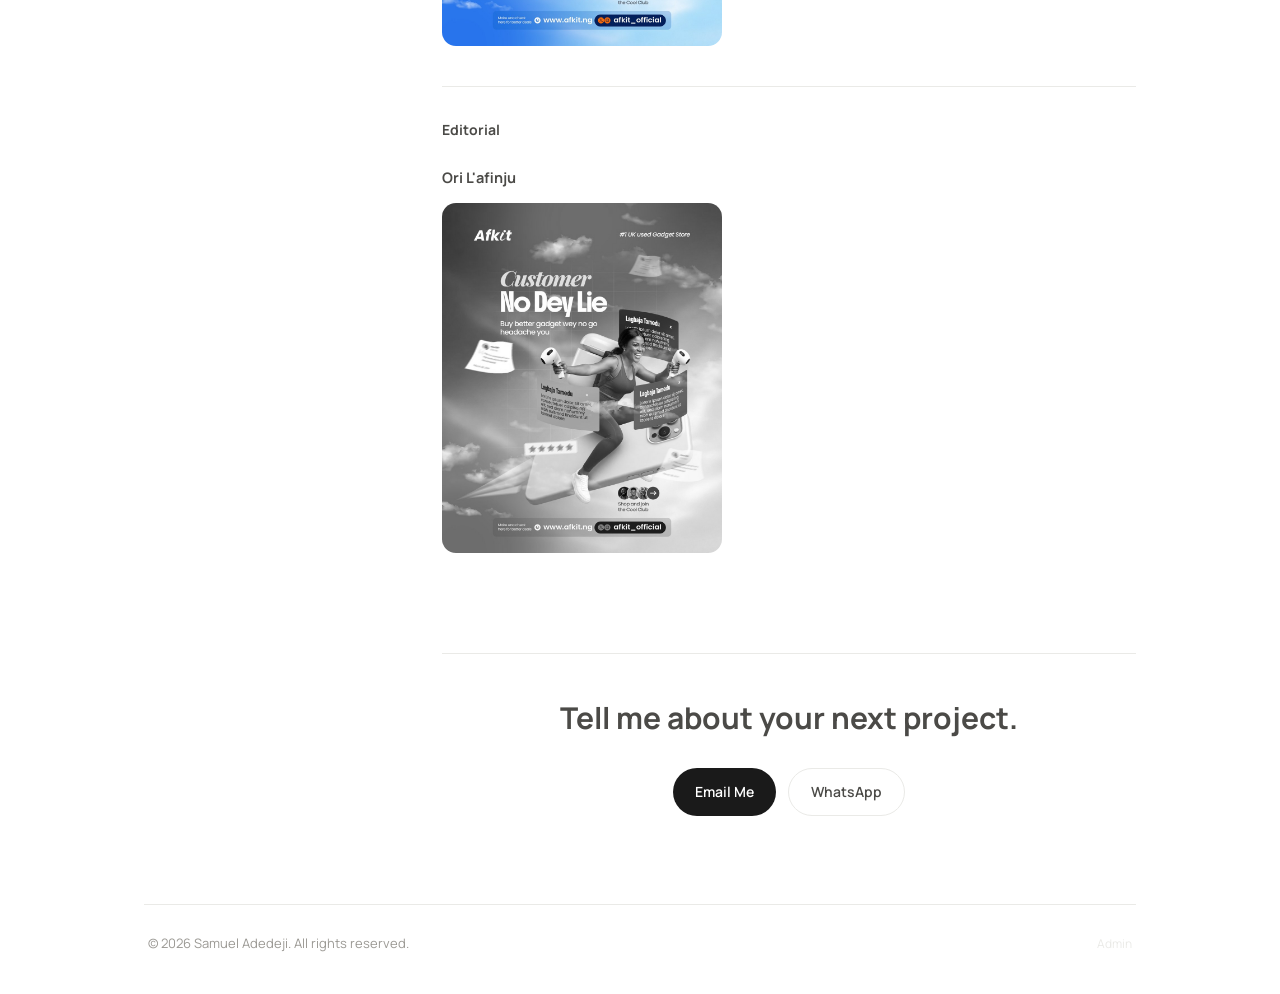
==== commit 694766a4: "Add files via upload" ====
--- a/index.html
+++ b/index.html
@@ -202,10 +202,12 @@
 
   function renderHero(hero) {
     document.getElementById('heroContainer').innerHTML = `
-      <h2 class="hero-title">${hero.title || ''}</h2>
+      <h2 class="hero-title" id="heroTitleEl">${hero.title || ''}</h2>
       <p class="hero-sub">${hero.subtitle || ''}</p>
       <button class="cta-btn" onclick="document.getElementById('work').scrollIntoView({behavior:'smooth'})">Recent Work →</button>
     `;
+    typeHeroTitle(document.getElementById('heroTitleEl'));
+    attachMagneticToAll();
   }
 
   function renderLogos(logos) {
@@ -245,12 +247,15 @@
       renderSocial();
       renderIdentity();
       renderEditorial();
+      attachTiltToAll();
+      attachMagneticToAll();
     })
     .catch(() => {
       socialBrands = [{ name: "Add a brand in the admin panel", images: ["", "", "", ""] }];
       identityBrands = [];
       editorialBrands = [];
       renderSocial();
+      attachTiltToAll();
     });
 
   let currentEditorialBrand = null;
@@ -515,7 +520,94 @@
       setTimeout(() => { btn.textContent = original; }, 1500);
     });
   }
+
+  /* ---------- FUN INTERACTIONS ---------- */
+  const prefersReducedMotion = window.matchMedia('(prefers-reduced-motion: reduce)').matches;
+  const hasFinePointer = window.matchMedia('(hover: hover) and (pointer: fine)').matches;
+  const funEnabled = !prefersReducedMotion && hasFinePointer;
+
+  // 1. Cursor-follow glow
+  if (funEnabled) {
+    const glow = document.createElement('div');
+    glow.className = 'cursor-glow';
+    document.body.appendChild(glow);
+    let glowX = 0, glowY = 0, targetX = 0, targetY = 0;
+    document.addEventListener('mousemove', (e) => {
+      targetX = e.clientX;
+      targetY = e.clientY;
+      glow.classList.add('active');
+    });
+    document.addEventListener('mouseleave', () => glow.classList.remove('active'));
+    function animateGlow() {
+      glowX += (targetX - glowX) * 0.15;
+      glowY += (targetY - glowY) * 0.15;
+      glow.style.transform = `translate(${glowX}px, ${glowY}px)`;
+      requestAnimationFrame(animateGlow);
+    }
+    animateGlow();
+  }
+
+  // 2. Magnetic buttons
+  function makeMagnetic(el) {
+    if (!funEnabled || !el) return;
+    el.addEventListener('mousemove', (e) => {
+      const rect = el.getBoundingClientRect();
+      const x = e.clientX - rect.left - rect.width / 2;
+      const y = e.clientY - rect.top - rect.height / 2;
+      el.style.transform = `translate(${x * 0.25}px, ${y * 0.3}px)`;
+    });
+    el.addEventListener('mouseleave', () => { el.style.transform = 'translate(0,0)'; });
+  }
+  function attachMagneticToAll() {
+    document.querySelectorAll('.cta-btn, .btn-secondary').forEach(makeMagnetic);
+  }
+
+  // 3. Typing animation on the hero headline
+  function typeHeroTitle(el) {
+    if (!el) return;
+    const fullText = el.textContent;
+    if (!funEnabled) return; // show full text instantly, skip animation
+    el.textContent = '';
+    const cursor = document.createElement('span');
+    cursor.className = 'typing-cursor';
+    let i = 0;
+    function typeNext() {
+      if (i <= fullText.length) {
+        el.textContent = fullText.slice(0, i);
+        el.appendChild(cursor);
+        i++;
+        setTimeout(typeNext, 35);
+      } else {
+        cursor.remove();
+      }
+    }
+    typeNext();
+  }
+
+  // 4. 3D tilt on hover for work thumbnails
+  function makeTilt(el) {
+    if (!funEnabled) return;
+    el.addEventListener('mousemove', (e) => {
+      const rect = el.getBoundingClientRect();
+      const x = (e.clientX - rect.left) / rect.width - 0.5;
+      const y = (e.clientY - rect.top) / rect.height - 0.5;
+      const img = el.querySelector('img, video');
+      if (img) img.style.transform = `scale(1.04) rotateX(${y * -8}deg) rotateY(${x * 8}deg)`;
+    });
+    el.addEventListener('mouseleave', () => {
+      const img = el.querySelector('img, video');
+      if (img) img.style.transform = '';
+    });
+  }
+  function attachTiltToAll() {
+    document.querySelectorAll('.smc-thumb, .identity-cover').forEach(makeTilt);
+  }
+
 </script>
+
+<div class="sa-badge" onclick="document.getElementById('work').scrollIntoView({behavior:'smooth'})">
+  <img src="images/placeholder/sa-badge.jpg" alt="Samuel Adedeji">
+</div>
 
 </body>
 </html>
--- a/styles.css
+++ b/styles.css
@@ -7,12 +7,14 @@
   --max:1120px;
 }
 body.dark-mode{
-  --paper:#17160F;
-  --text:#EDEAE2;
-  --muted:#A6A399;
-  --line:#38362D;
-  --dark:#EDEAE2;
-}
+  --paper:#131211;
+  --text:#F1EFEA;
+  --muted:#8C8A85;
+  --line:#2C2A26;
+  --dark:#E8213C;
+}
+body.dark-mode .cta-btn{color:#F1EFEA;}
+body.dark-mode .cta-btn:hover{opacity:0.88;}
 body{transition:background 0.2s ease, color 0.2s ease;}
 *{box-sizing:border-box;}
 body{
@@ -65,6 +67,71 @@
   color:var(--text);
 }
 .enquiry-link:hover{background:var(--line);}
+
+/* FUN INTERACTIONS */
+.cursor-glow{
+  position:fixed;
+  top:0; left:0;
+  width:260px; height:260px;
+  margin:-130px 0 0 -130px;
+  border-radius:50%;
+  background:radial-gradient(circle, rgba(232,33,60,0.10) 0%, rgba(232,33,60,0) 70%);
+  pointer-events:none;
+  z-index:9999;
+  will-change:transform;
+  opacity:0;
+  transition:opacity 0.3s ease;
+}
+body.dark-mode .cursor-glow{background:radial-gradient(circle, rgba(232,33,60,0.16) 0%, rgba(232,33,60,0) 70%);}
+.cursor-glow.active{opacity:1;}
+
+.cta-btn, .btn-secondary{transition:transform 0.15s ease, opacity 0.15s ease;}
+
+.hero-title .typing-cursor{
+  display:inline-block;
+  width:2px;
+  background:var(--text);
+  margin-left:2px;
+  animation:blink 0.9s step-end infinite;
+}
+@keyframes blink{50%{opacity:0;}}
+
+.smc-thumb, .identity-cover{
+  transform-style:preserve-3d;
+  perspective:600px;
+  will-change:transform;
+}
+.smc-thumb img, .identity-cover img{transition:transform 0.1s ease;}
+
+@media (prefers-reduced-motion: reduce){
+  .cursor-glow{display:none;}
+  .cta-btn, .btn-secondary, .smc-thumb, .identity-cover{transition:none !important;}
+}
+
+/* ROTATING SA BADGE */
+.sa-badge{
+  position:fixed;
+  bottom:28px;
+  right:28px;
+  width:84px;
+  height:84px;
+  border-radius:50%;
+  overflow:hidden;
+  z-index:60;
+  box-shadow:0 6px 18px rgba(0,0,0,0.18);
+  cursor:pointer;
+  animation:sa-spin 14s linear infinite;
+  transition:transform 0.25s ease;
+}
+.sa-badge:hover{transform:scale(1.08);}
+.sa-badge img{width:100%; height:100%; object-fit:cover; display:block;}
+@keyframes sa-spin{ from{transform:rotate(0deg);} to{transform:rotate(360deg);} }
+@media (prefers-reduced-motion: reduce){
+  .sa-badge{animation:none;}
+}
+@media (max-width:640px){
+  .sa-badge{width:60px; height:60px; bottom:18px; right:18px;}
+}
 .theme-toggle{
   border:1px solid var(--line);
   background:none;
@@ -201,9 +268,9 @@
   height:32px;
   background:none;
   border-radius:0;
-  opacity:0.85;
+  opacity:0.8;
   object-fit:contain;
-  filter:grayscale(40%);
+  filter:grayscale(100%);
 }
 @media (prefers-reduced-motion: reduce){
   .logos-track{animation:none;}
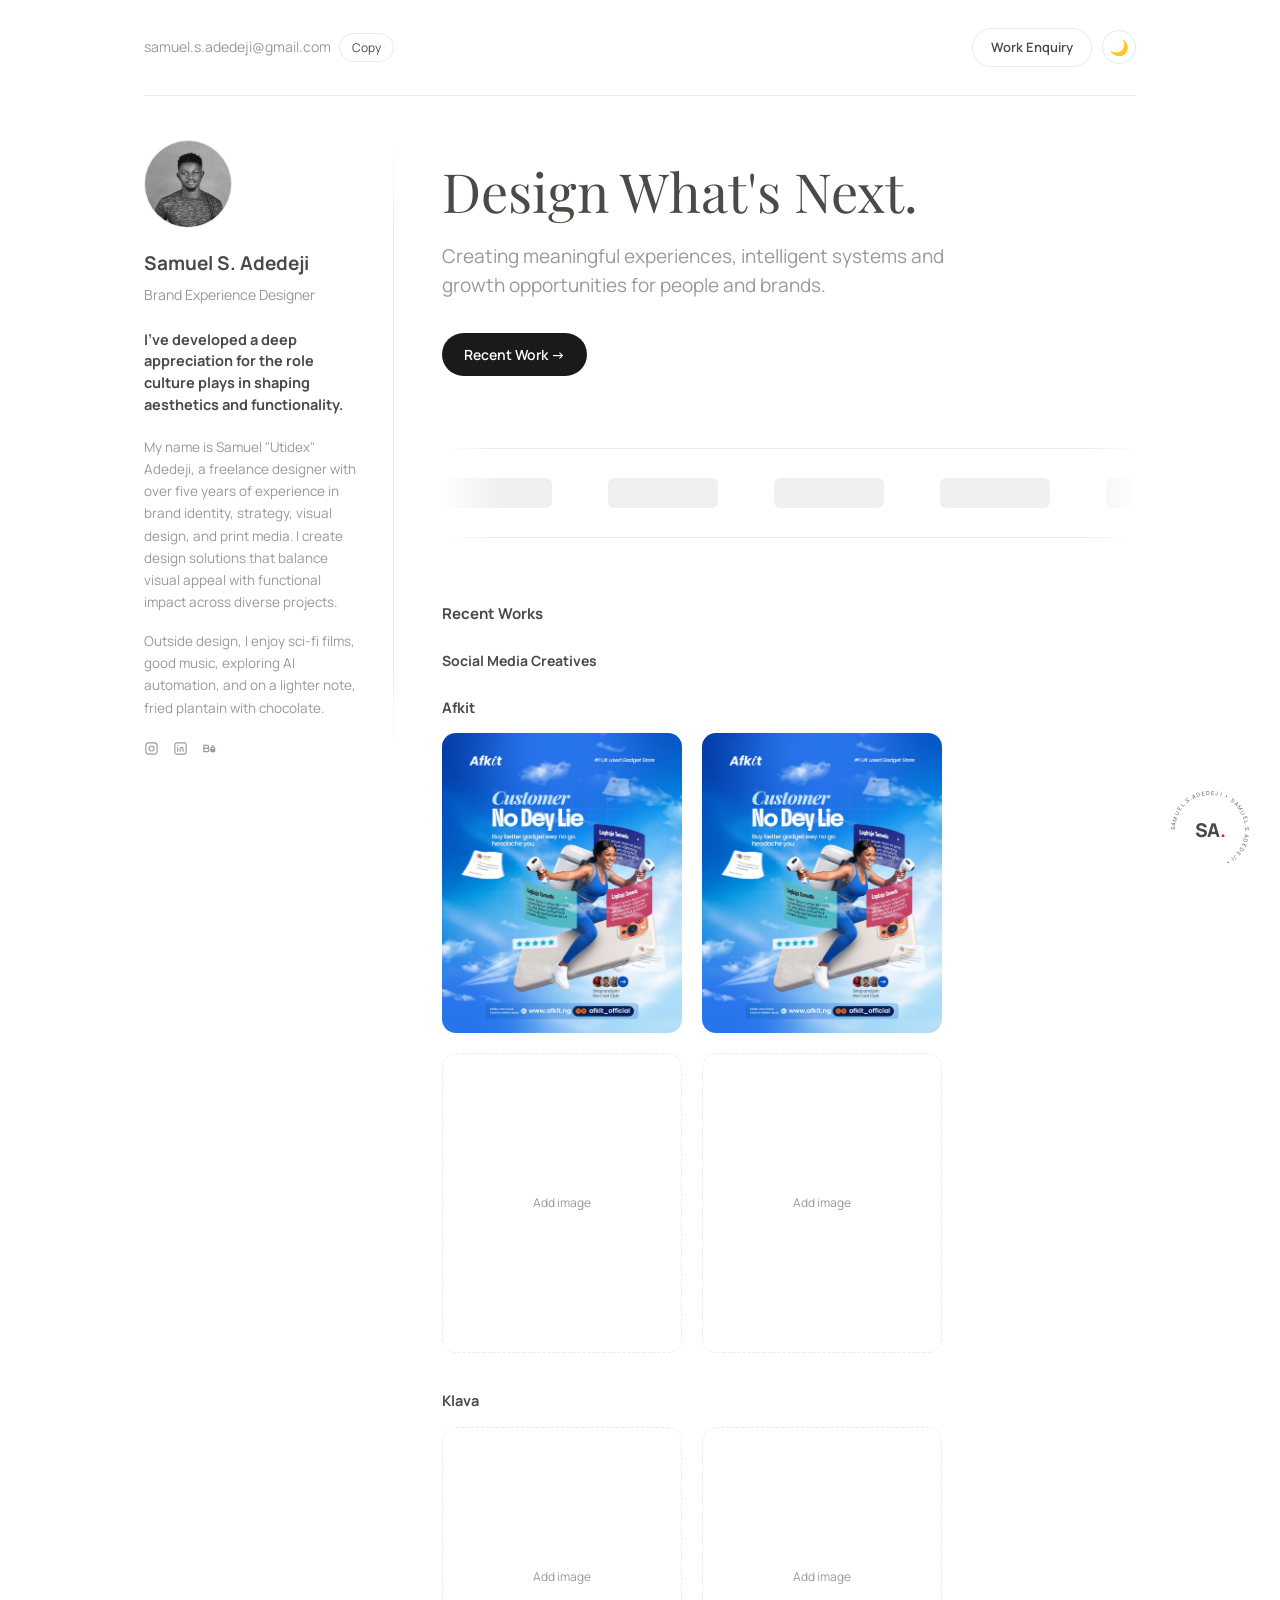
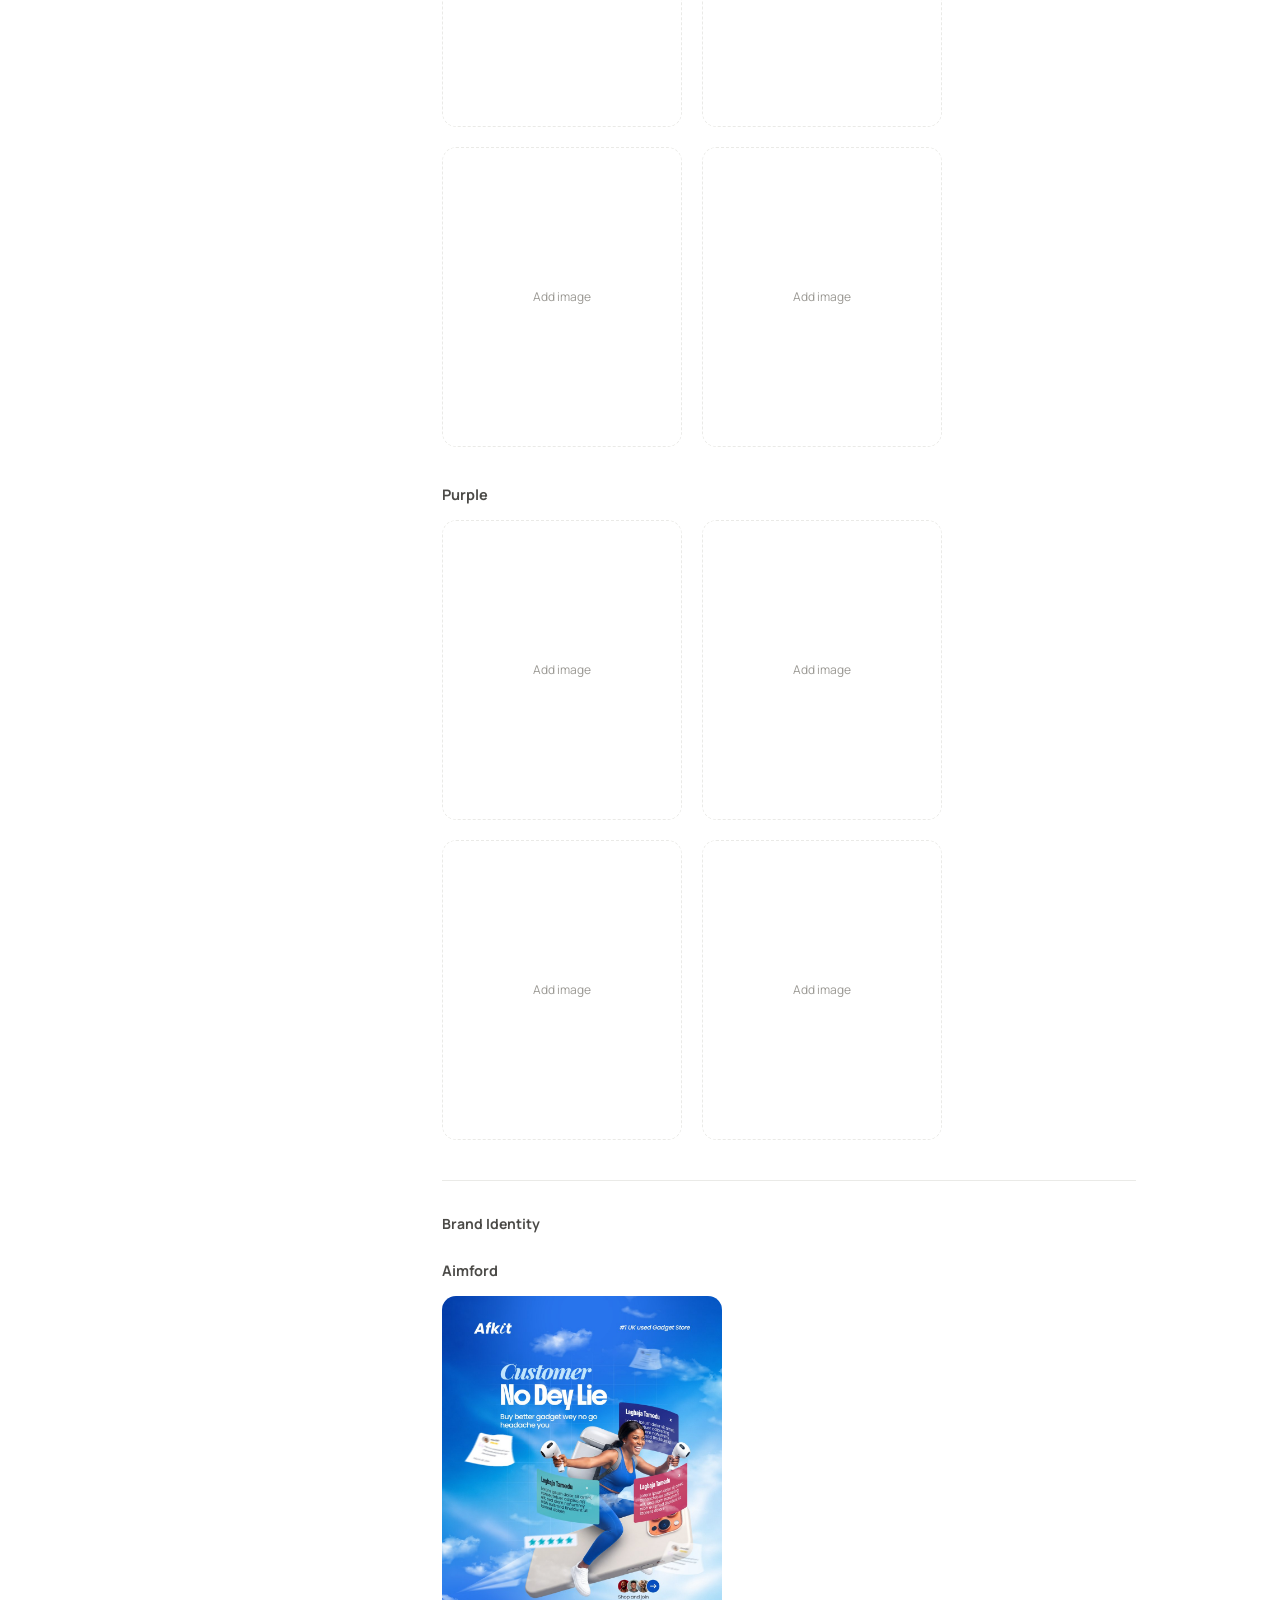
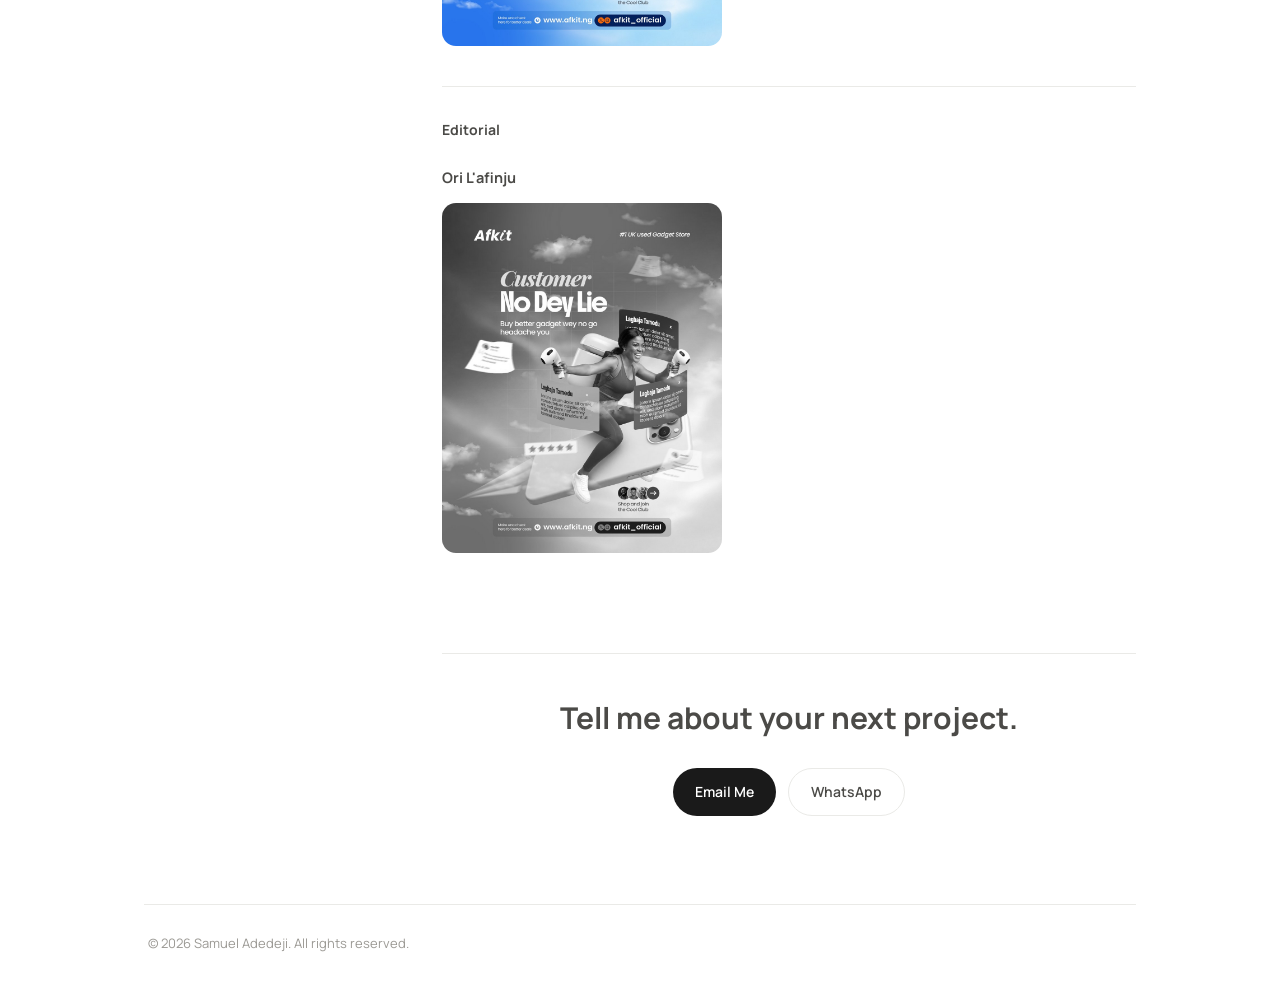
==== commit 91207b27: "Add files via upload" ====
--- a/index.html
+++ b/index.html
@@ -187,8 +187,7 @@
     const el = document.getElementById('profileContainer');
     const socials = profile.socials || {};
     const socialLinks = ['instagram', 'linkedin', 'behance']
-      .filter(k => socials[k])
-      .map(k => `<a href="${socials[k]}" target="_blank" rel="noopener" aria-label="${k}">${socialIconSvg(k)}</a>`)
+      .map(k => `<a href="${socials[k] || '#'}" ${socials[k] ? 'target="_blank" rel="noopener"' : ''} aria-label="${k}">${socialIconSvg(k)}</a>`)
       .join('');
     el.innerHTML = `
       <div class="avatar"><img src="${profile.avatar || ''}" alt="${profile.name || ''}"></div>
@@ -196,7 +195,7 @@
       <p class="role">${profile.role || ''}</p>
       <p class="bio-quote">${profile.bioQuote || ''}</p>
       ${(profile.bioParagraphs || []).map(p => `<p class="bio-body">${p}</p>`).join('')}
-      ${socialLinks ? `<div class="social-row">${socialLinks}</div>` : ''}
+      <div class="social-row">${socialLinks}</div>
     `;
   }
 
@@ -220,10 +219,7 @@
   }
 
   function renderFooter(footer) {
-    document.getElementById('footerContainer').innerHTML = `
-      <span>${footer.copyright || ''}</span>
-      <a href="admin.html" class="admin-link">Admin</a>
-    `;
+    document.getElementById('footerContainer').innerHTML = `<span>${footer.copyright || ''}</span>`;
     if (footer.email) {
       document.getElementById('emailMeBtn').href = `mailto:${footer.email}`;
     }
@@ -526,28 +522,7 @@
   const hasFinePointer = window.matchMedia('(hover: hover) and (pointer: fine)').matches;
   const funEnabled = !prefersReducedMotion && hasFinePointer;
 
-  // 1. Cursor-follow glow
-  if (funEnabled) {
-    const glow = document.createElement('div');
-    glow.className = 'cursor-glow';
-    document.body.appendChild(glow);
-    let glowX = 0, glowY = 0, targetX = 0, targetY = 0;
-    document.addEventListener('mousemove', (e) => {
-      targetX = e.clientX;
-      targetY = e.clientY;
-      glow.classList.add('active');
-    });
-    document.addEventListener('mouseleave', () => glow.classList.remove('active'));
-    function animateGlow() {
-      glowX += (targetX - glowX) * 0.15;
-      glowY += (targetY - glowY) * 0.15;
-      glow.style.transform = `translate(${glowX}px, ${glowY}px)`;
-      requestAnimationFrame(animateGlow);
-    }
-    animateGlow();
-  }
-
-  // 2. Magnetic buttons
+  // 1. Magnetic buttons
   function makeMagnetic(el) {
     if (!funEnabled || !el) return;
     el.addEventListener('mousemove', (e) => {
@@ -606,7 +581,17 @@
 </script>
 
 <div class="sa-badge" onclick="document.getElementById('work').scrollIntoView({behavior:'smooth'})">
-  <img src="images/placeholder/sa-badge.jpg" alt="Samuel Adedeji">
+  <svg class="sa-badge-ring" viewBox="0 0 200 200">
+    <defs>
+      <path id="saCirclePath" d="M100,100 m-84,0 a84,84 0 1,1 168,0 a84,84 0 1,1 -168,0"/>
+    </defs>
+    <text font-size="13" letter-spacing="3">
+      <textPath href="#saCirclePath" xlink:href="#saCirclePath">
+        SAMUEL.S.ADEDEJI • SAMUEL.S.ADEDEJI •
+      </textPath>
+    </text>
+  </svg>
+  <div class="sa-badge-center">SA<span class="sa-badge-dot">.</span></div>
 </div>
 
 </body>
--- a/styles.css
+++ b/styles.css
@@ -69,22 +69,6 @@
 .enquiry-link:hover{background:var(--line);}
 
 /* FUN INTERACTIONS */
-.cursor-glow{
-  position:fixed;
-  top:0; left:0;
-  width:260px; height:260px;
-  margin:-130px 0 0 -130px;
-  border-radius:50%;
-  background:radial-gradient(circle, rgba(232,33,60,0.10) 0%, rgba(232,33,60,0) 70%);
-  pointer-events:none;
-  z-index:9999;
-  will-change:transform;
-  opacity:0;
-  transition:opacity 0.3s ease;
-}
-body.dark-mode .cursor-glow{background:radial-gradient(circle, rgba(232,33,60,0.16) 0%, rgba(232,33,60,0) 70%);}
-.cursor-glow.active{opacity:1;}
-
 .cta-btn, .btn-secondary{transition:transform 0.15s ease, opacity 0.15s ease;}
 
 .hero-title .typing-cursor{
@@ -104,7 +88,6 @@
 .smc-thumb img, .identity-cover img{transition:transform 0.1s ease;}
 
 @media (prefers-reduced-motion: reduce){
-  .cursor-glow{display:none;}
   .cta-btn, .btn-secondary, .smc-thumb, .identity-cover{transition:none !important;}
 }
 
@@ -115,22 +98,36 @@
   right:28px;
   width:84px;
   height:84px;
-  border-radius:50%;
-  overflow:hidden;
   z-index:60;
-  box-shadow:0 6px 18px rgba(0,0,0,0.18);
-  cursor:pointer;
+  cursor:pointer;
+  color:var(--text);
+  transition:transform 0.25s ease;
+}
+.sa-badge:hover{transform:scale(1.08);}
+.sa-badge-ring{
+  width:100%;
+  height:100%;
   animation:sa-spin 14s linear infinite;
-  transition:transform 0.25s ease;
-}
-.sa-badge:hover{transform:scale(1.08);}
-.sa-badge img{width:100%; height:100%; object-fit:cover; display:block;}
+}
+.sa-badge-ring text{fill:currentColor; font-family:'Manrope', sans-serif;}
+.sa-badge-center{
+  position:absolute;
+  inset:0;
+  display:flex;
+  align-items:center;
+  justify-content:center;
+  font-weight:800;
+  font-size:19px;
+  letter-spacing:-0.02em;
+}
+.sa-badge-dot{color:#E8213C;}
 @keyframes sa-spin{ from{transform:rotate(0deg);} to{transform:rotate(360deg);} }
 @media (prefers-reduced-motion: reduce){
-  .sa-badge{animation:none;}
+  .sa-badge-ring{animation:none;}
 }
 @media (max-width:640px){
   .sa-badge{width:60px; height:60px; bottom:18px; right:18px;}
+  .sa-badge-center{font-size:14px;}
 }
 .theme-toggle{
   border:1px solid var(--line);
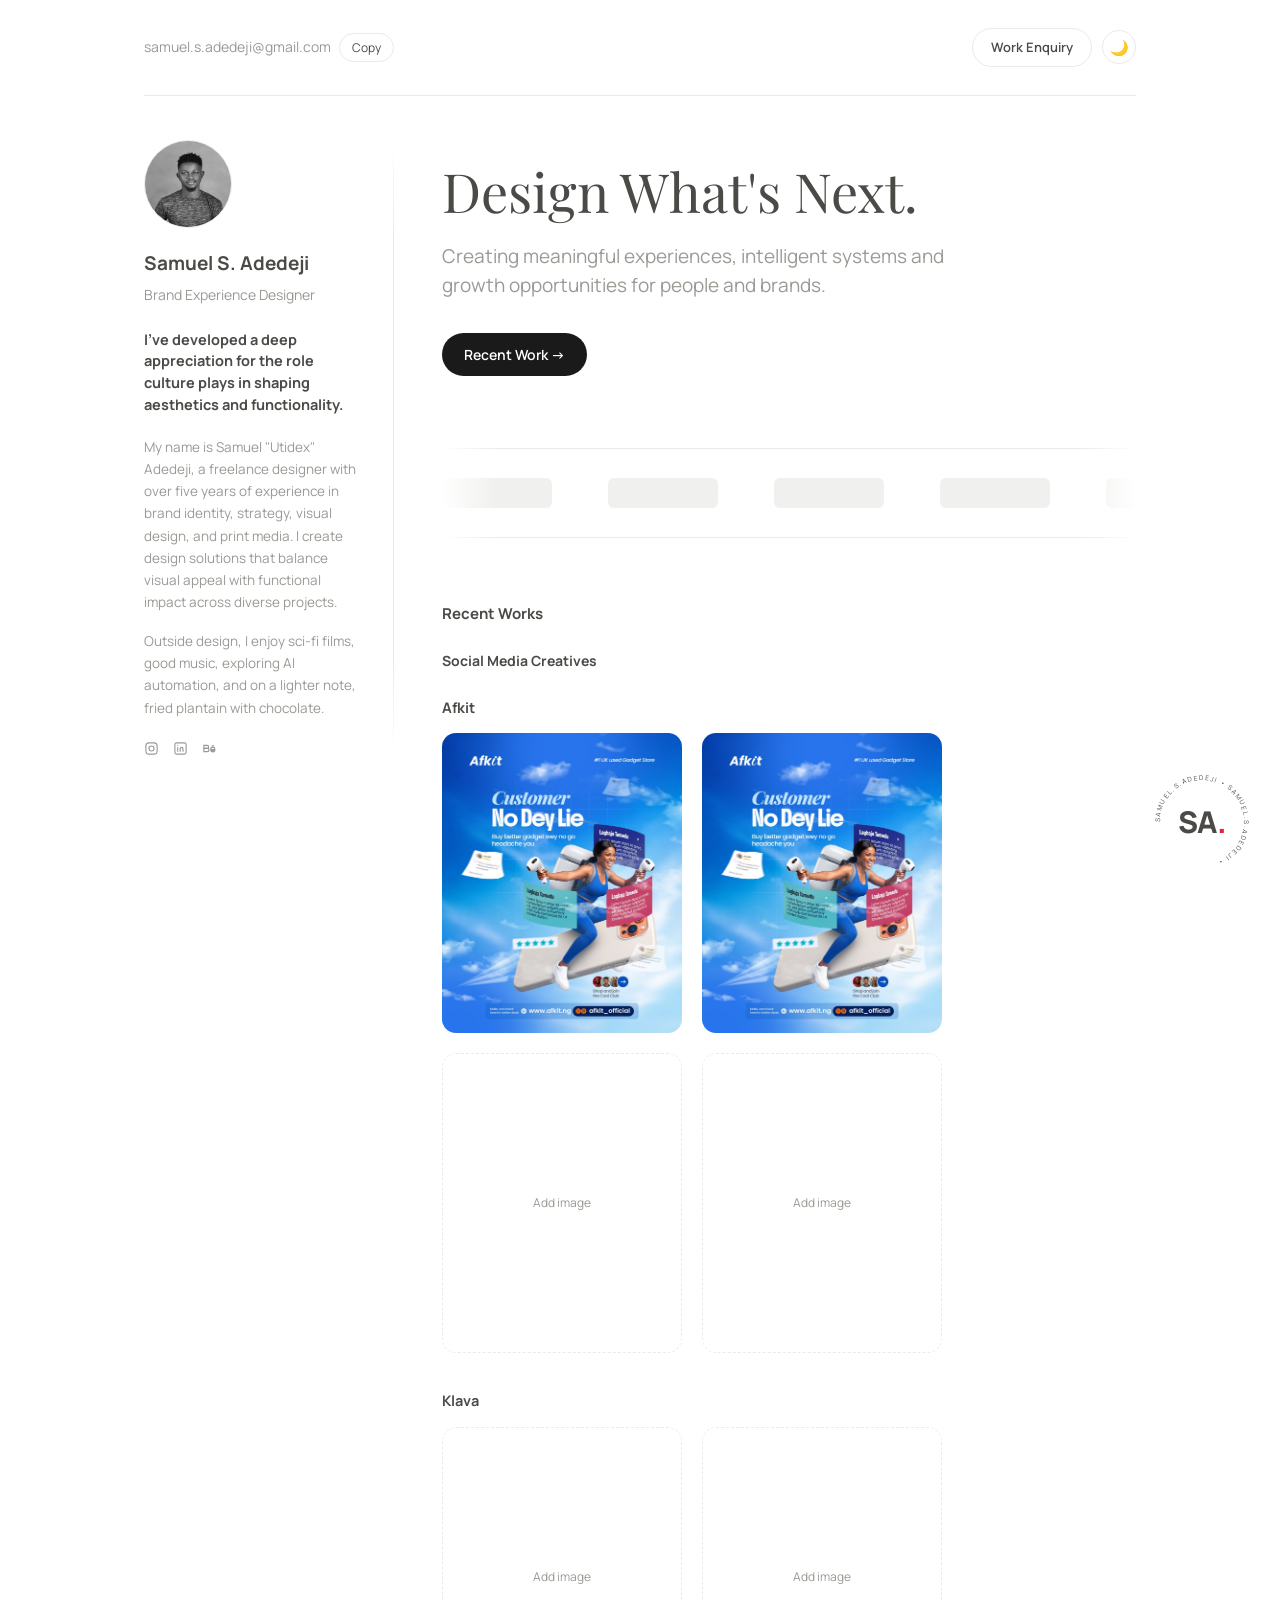
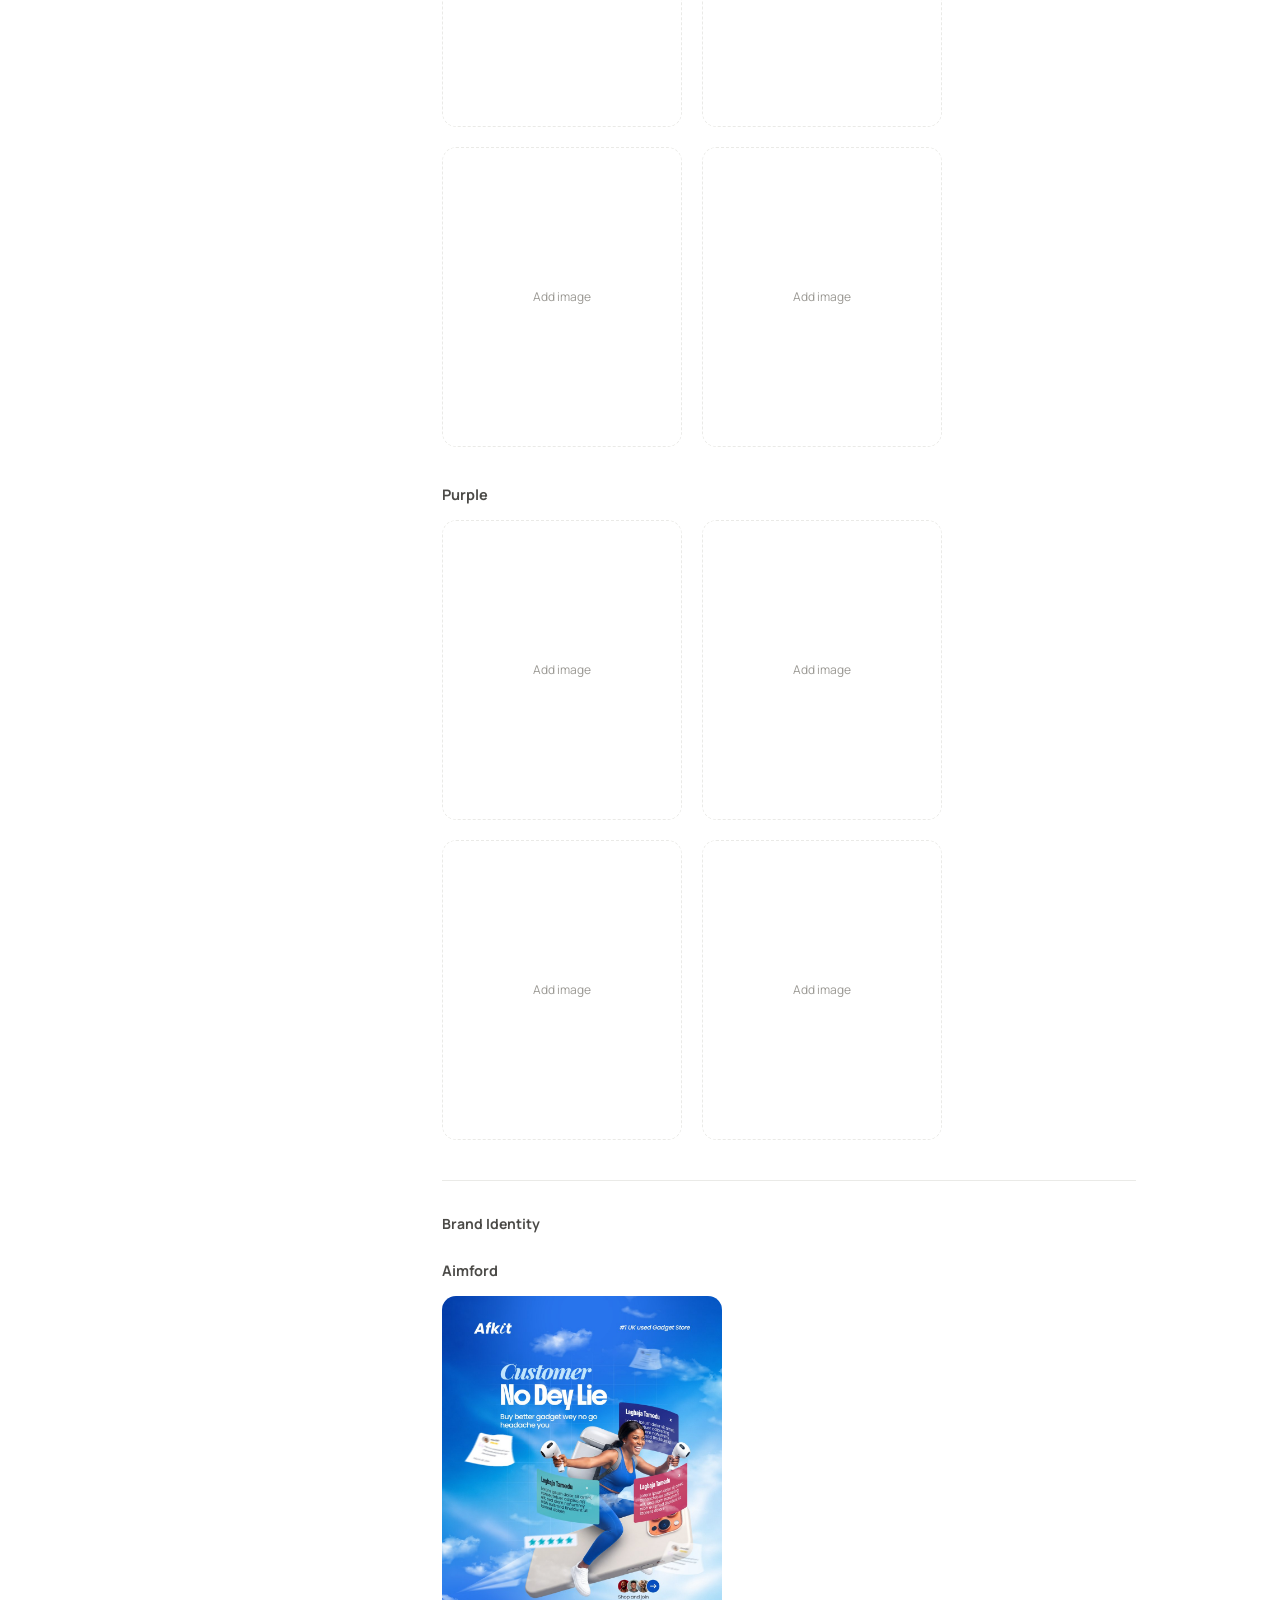
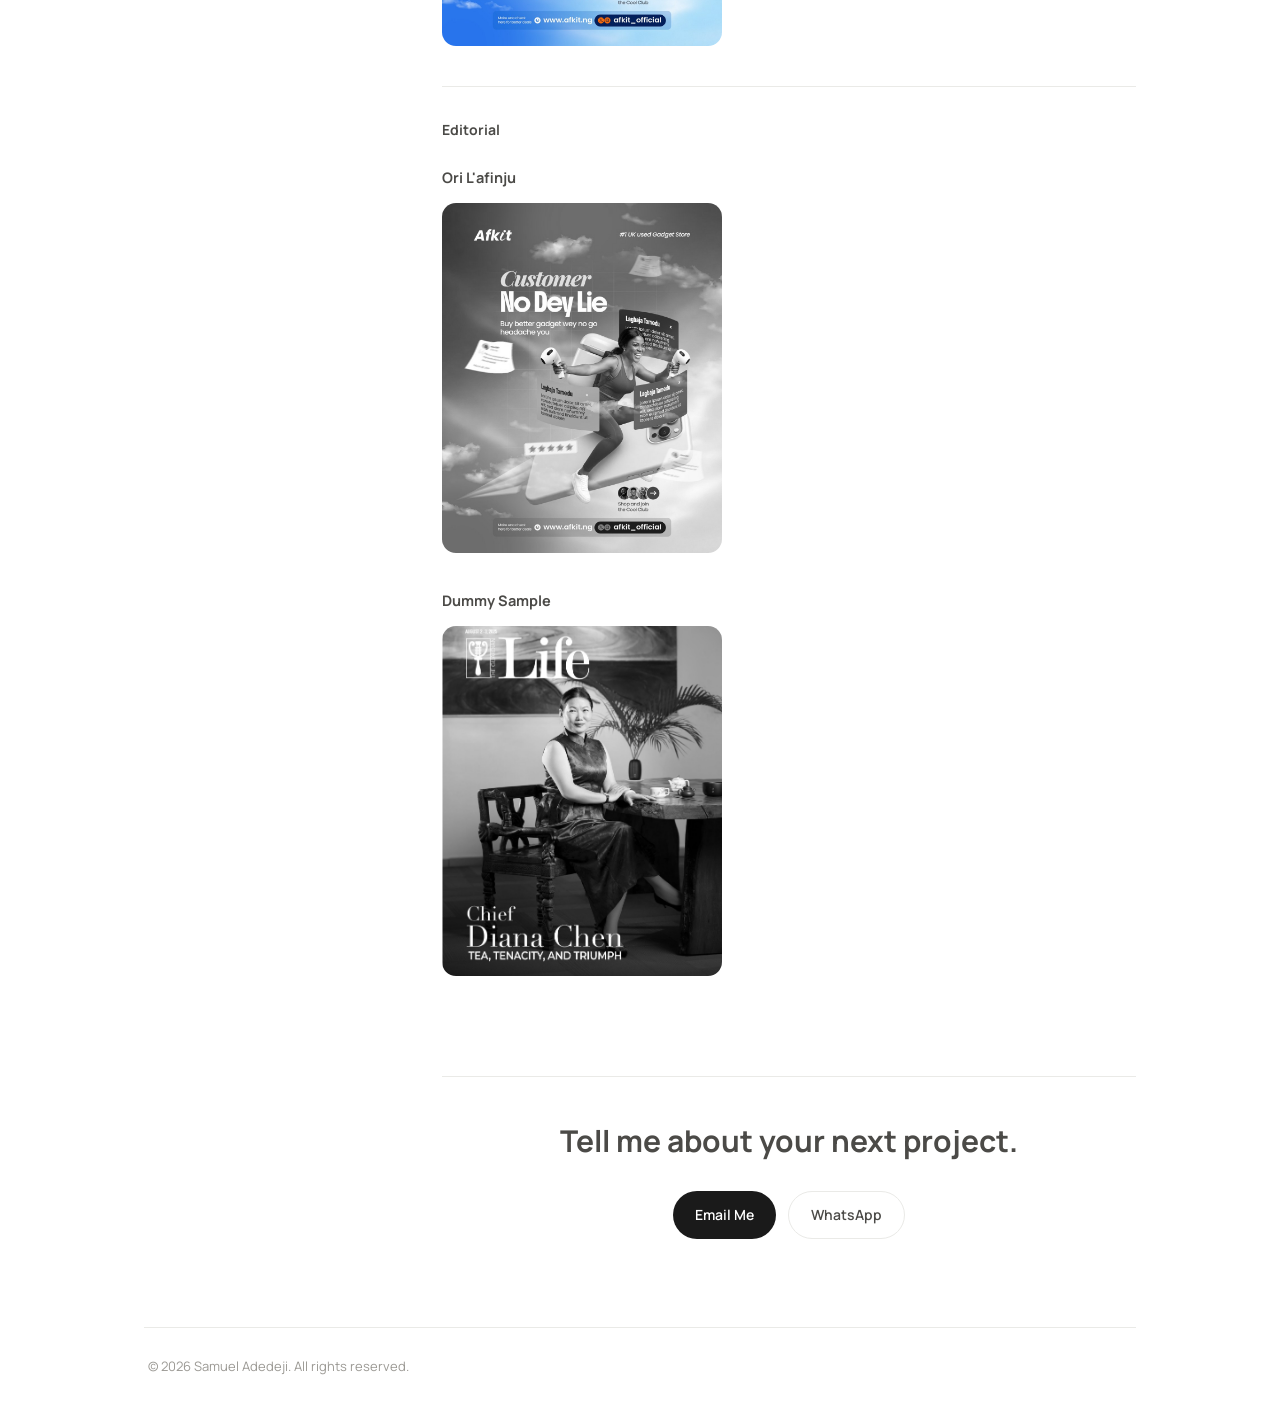
==== commit ec17c5e4: "Add files via upload" ====
--- a/index.html
+++ b/index.html
@@ -81,6 +81,7 @@
 <div class="flip-viewer" id="flipbookViewer">
   <button class="viewer-close" onclick="closeFlipbook()">&times;</button>
   <div class="viewer-title" id="flipTitle"></div>
+  <div class="flip-caption" id="flipCaption"></div>
   <div class="flipbook">
     <div class="book-page-left" id="bookLeft"><div class="flip-media"></div></div>
     <div class="book-page-right">
@@ -127,6 +128,18 @@
       const heading = document.createElement('h4');
       heading.textContent = brand.name;
       block.appendChild(heading);
+      if (brand.header) {
+        const h = document.createElement('p');
+        h.className = 'brand-header-text';
+        h.textContent = brand.header;
+        block.appendChild(h);
+      }
+      if (brand.description) {
+        const d = document.createElement('p');
+        d.className = 'brand-desc-text';
+        d.textContent = brand.description;
+        block.appendChild(d);
+      }
       const grid = document.createElement('div');
       grid.className = 'smc-grid';
       brand.images.forEach((img, imgIndex) => {
@@ -200,8 +213,13 @@
   }
 
   function renderHero(hero) {
+    const styleParts = [];
+    if (hero.fontFamily) styleParts.push(`font-family:${hero.fontFamily}`);
+    if (hero.fontSize) styleParts.push(`font-size:${hero.fontSize}px`);
+    if (hero.color) styleParts.push(`color:${hero.color}`);
+    const styleAttr = styleParts.length ? `style="${styleParts.join(';')}"` : '';
     document.getElementById('heroContainer').innerHTML = `
-      <h2 class="hero-title" id="heroTitleEl">${hero.title || ''}</h2>
+      <h2 class="hero-title" id="heroTitleEl" ${styleAttr}>${hero.title || ''}</h2>
       <p class="hero-sub">${hero.subtitle || ''}</p>
       <button class="cta-btn" onclick="document.getElementById('work').scrollIntoView({behavior:'smooth'})">Recent Work →</button>
     `;
@@ -267,6 +285,10 @@
     spreadIndex = 0;
     covered = true;
     document.getElementById('flipTitle').textContent = currentEditorialBrand.name;
+    const captionParts = [];
+    if (currentEditorialBrand.header) captionParts.push(`<strong>${currentEditorialBrand.header}</strong>`);
+    if (currentEditorialBrand.description) captionParts.push(currentEditorialBrand.description);
+    document.getElementById('flipCaption').innerHTML = captionParts.join('<br>');
     document.getElementById('flipbookViewer').classList.add('covered');
     setupCover();
     document.getElementById('flipbookViewer').classList.add('active');
--- a/styles.css
+++ b/styles.css
@@ -96,8 +96,8 @@
   position:fixed;
   bottom:28px;
   right:28px;
-  width:84px;
-  height:84px;
+  width:100px;
+  height:100px;
   z-index:60;
   cursor:pointer;
   color:var(--text);
@@ -117,8 +117,8 @@
   align-items:center;
   justify-content:center;
   font-weight:800;
-  font-size:19px;
-  letter-spacing:-0.02em;
+  font-size:30px;
+  letter-spacing:-0.03em;
 }
 .sa-badge-dot{color:#E8213C;}
 @keyframes sa-spin{ from{transform:rotate(0deg);} to{transform:rotate(360deg);} }
@@ -126,8 +126,8 @@
   .sa-badge-ring{animation:none;}
 }
 @media (max-width:640px){
-  .sa-badge{width:60px; height:60px; bottom:18px; right:18px;}
-  .sa-badge-center{font-size:14px;}
+  .sa-badge{width:72px; height:72px; bottom:18px; right:18px;}
+  .sa-badge-center{font-size:22px;}
 }
 .theme-toggle{
   border:1px solid var(--line);
@@ -287,6 +287,8 @@
 
 .brand-block{margin-bottom:36px;}
 .brand-block h4{font-size:14.5px; font-weight:700; color:var(--text); margin:0 0 14px;}
+.brand-header-text{font-size:13.5px; font-weight:700; color:var(--text); margin:-8px 0 4px;}
+.brand-desc-text{font-size:13px; color:var(--muted); margin:0 0 14px; max-width:60ch;}
 
 .smc-grid{
   display:grid;
@@ -482,7 +484,8 @@
   padding:24px 16px;
 }
 .flip-viewer.active{display:flex;}
-.flip-viewer .viewer-title{margin:0 0 20px;}
+.flip-viewer .viewer-title{margin:0 0 6px;}
+.flip-caption{color:#B9B6AE; font-size:13px; text-align:center; max-width:420px; margin:0 0 20px; line-height:1.5;}
 
 .flipbook{
   position:relative;
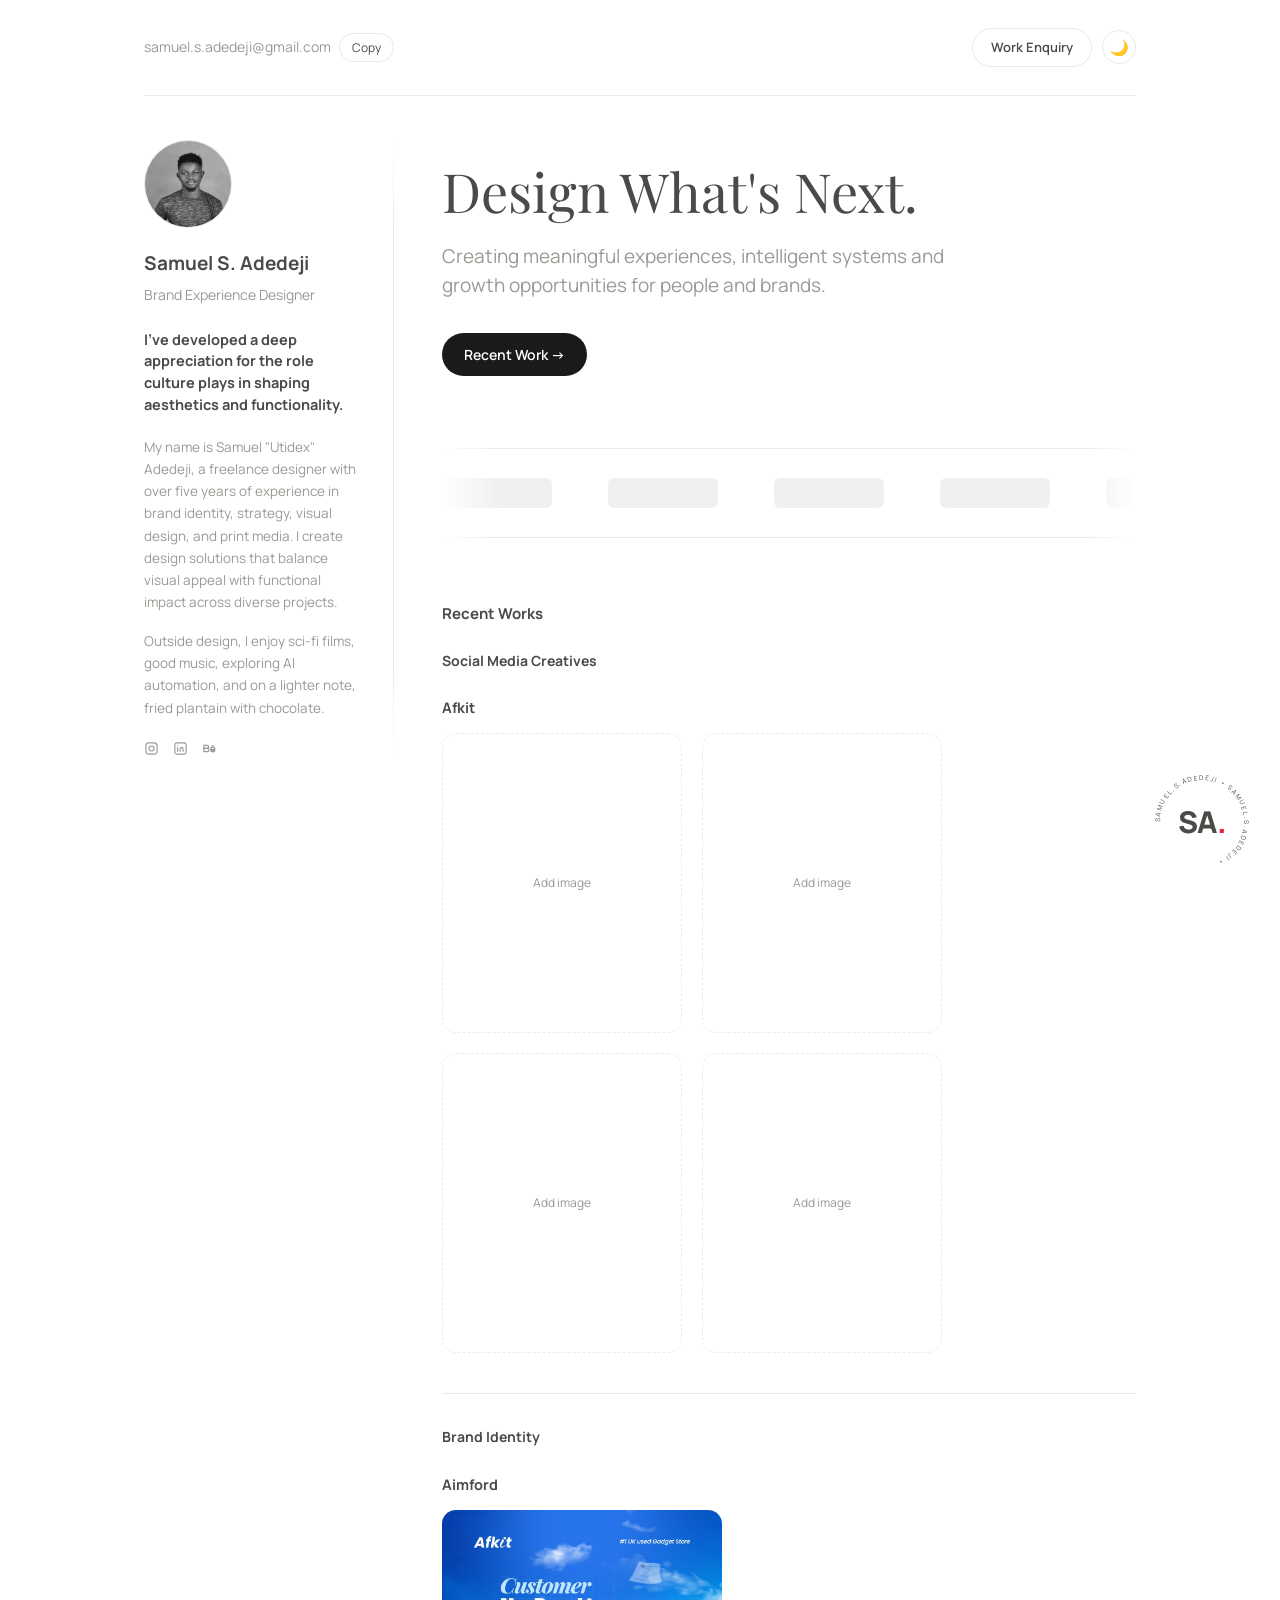
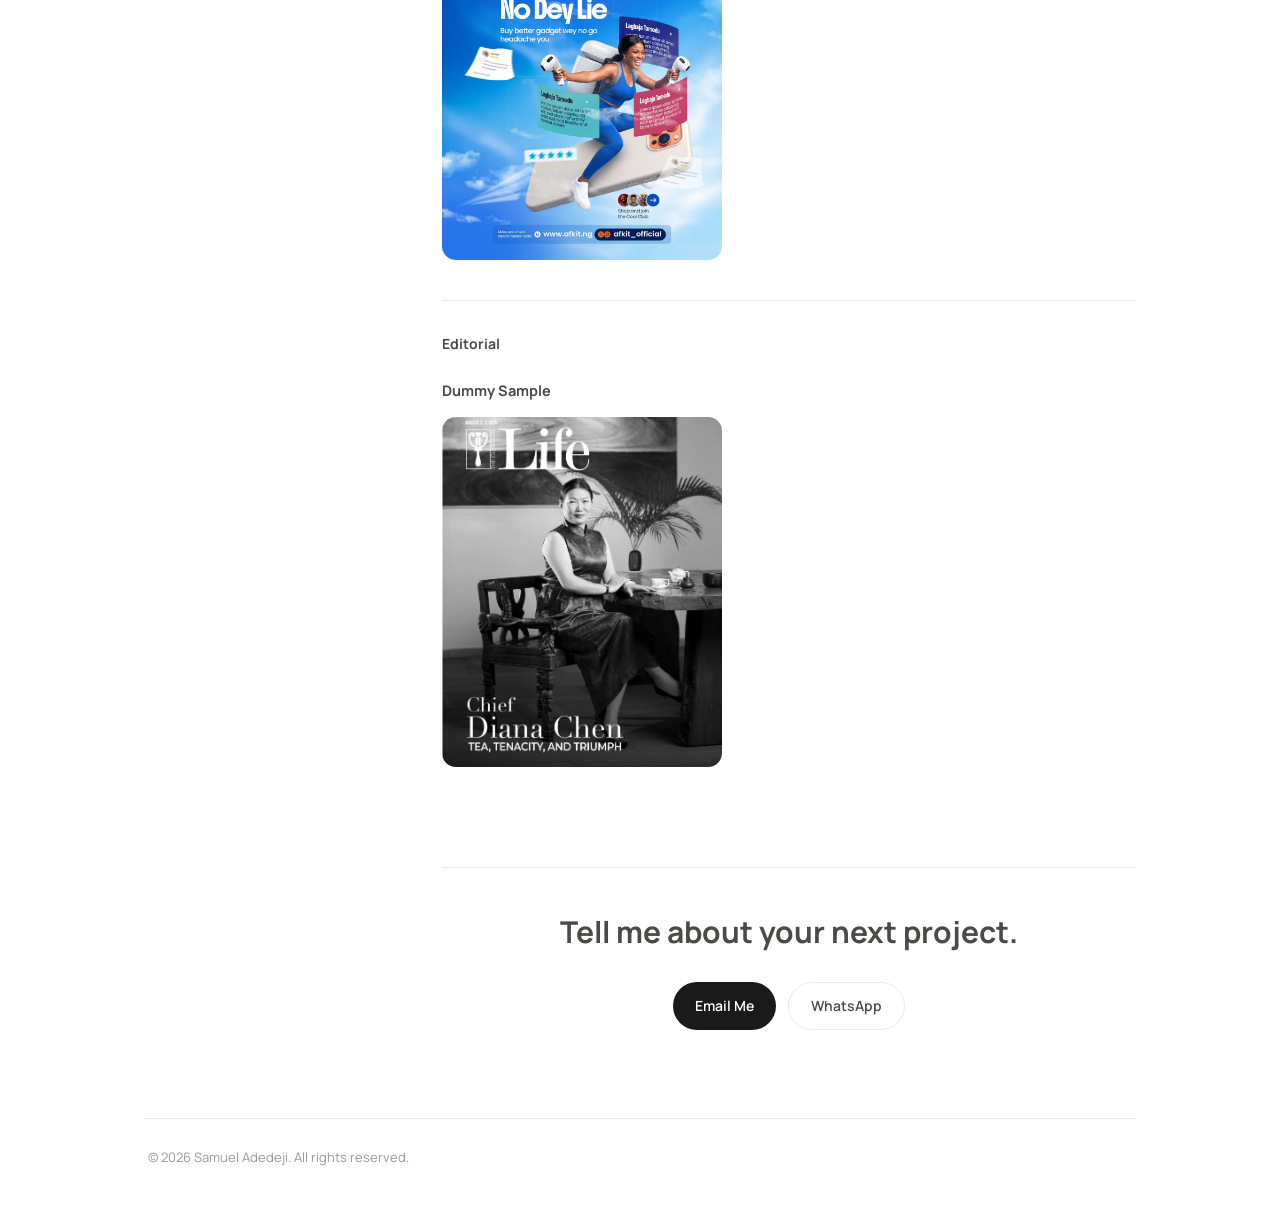
==== commit cbfc2d56: "Add files via upload" ====
--- a/index.html
+++ b/index.html
@@ -94,6 +94,11 @@
     <span class="flip-counter" id="flipCounter"></span>
     <button class="lb-btn" onclick="flipNext()">&#8594;</button>
   </div>
+</div>
+
+<!-- PHOTO LIGHTBOX (profile avatar) -->
+<div class="photo-lightbox" id="photoLightbox" onclick="closePhotoLightbox()">
+  <img id="photoLightboxImg" src="" alt="">
 </div>
 
 <script>
@@ -196,6 +201,13 @@
     return `<svg viewBox="0 0 24 24" fill="none" stroke="currentColor" stroke-width="1.8"><path d="M3 7h5.2a2.4 2.4 0 0 1 0 4.8H3z"/><path d="M3 11.8h5.6a2.6 2.6 0 0 1 0 5.2H3z"/><path d="M14 13.2c0-2 1.4-3.4 3.3-3.4 2 0 3.2 1.4 3.2 3.6v.4h-5.3c.1 1.3 1 2.1 2.2 2.1.9 0 1.5-.3 1.9-.9l1.1.9c-.7 1-1.8 1.6-3.1 1.6-2 0-3.3-1.4-3.3-3.6z"/><line x1="15.3" y1="7.8" x2="19.3" y2="7.8"/></svg>`;
   }
 
+  function renderBadge(profile) {
+    if (!profile || !profile.badge) return; // keep the default SVG badge
+    const badge = document.querySelector('.sa-badge');
+    if (!badge) return;
+    badge.innerHTML = `<img src="${profile.badge}" alt="${profile.name || ''}" class="sa-badge-img">`;
+  }
+
   function renderProfile(profile) {
     const el = document.getElementById('profileContainer');
     const socials = profile.socials || {};
@@ -203,7 +215,7 @@
       .map(k => `<a href="${socials[k] || '#'}" ${socials[k] ? 'target="_blank" rel="noopener"' : ''} aria-label="${k}">${socialIconSvg(k)}</a>`)
       .join('');
     el.innerHTML = `
-      <div class="avatar"><img src="${profile.avatar || ''}" alt="${profile.name || ''}"></div>
+      <div class="avatar" onclick="openPhotoLightbox('${profile.avatar || ''}', '${(profile.name || '').replace(/'/g, "\\'")}')"><img src="${profile.avatar || ''}" alt="${profile.name || ''}"></div>
       <h1>${profile.name || ''}</h1>
       <p class="role">${profile.role || ''}</p>
       <p class="bio-quote">${profile.bioQuote || ''}</p>
@@ -251,6 +263,7 @@
     .then(res => res.json())
     .then(data => {
       if (data.profile) renderProfile(data.profile);
+      renderBadge(data.profile);
       if (data.hero) renderHero(data.hero);
       renderLogos(data.logos);
       if (data.footer) renderFooter(data.footer);
@@ -539,6 +552,19 @@
     });
   }
 
+  function openPhotoLightbox(src, alt) {
+    if (!src) return;
+    document.getElementById('photoLightboxImg').src = src;
+    document.getElementById('photoLightboxImg').alt = alt || '';
+    document.getElementById('photoLightbox').classList.add('active');
+  }
+  function closePhotoLightbox() {
+    document.getElementById('photoLightbox').classList.remove('active');
+  }
+  document.addEventListener('keydown', (e) => {
+    if (e.key === 'Escape') closePhotoLightbox();
+  });
+
   /* ---------- FUN INTERACTIONS ---------- */
   const prefersReducedMotion = window.matchMedia('(prefers-reduced-motion: reduce)').matches;
   const hasFinePointer = window.matchMedia('(hover: hover) and (pointer: fine)').matches;
--- a/styles.css
+++ b/styles.css
@@ -121,6 +121,17 @@
   letter-spacing:-0.03em;
 }
 .sa-badge-dot{color:#E8213C;}
+.sa-badge-img{
+  width:100%;
+  height:100%;
+  border-radius:50%;
+  object-fit:cover;
+  display:block;
+  animation:sa-spin 14s linear infinite;
+}
+@media (prefers-reduced-motion: reduce){
+  .sa-badge-img{animation:none;}
+}
 @keyframes sa-spin{ from{transform:rotate(0deg);} to{transform:rotate(360deg);} }
 @media (prefers-reduced-motion: reduce){
   .sa-badge-ring{animation:none;}
@@ -178,6 +189,7 @@
   align-items:center;
   justify-content:center;
   font-size:12px;
+  cursor:pointer;
   color:var(--muted);
   overflow:hidden;
   margin-bottom:20px;
@@ -409,7 +421,26 @@
 .admin-link{color:var(--line); font-size:12px;}
 .admin-link:hover{color:var(--muted);}
 
-/* VERTICAL VIEWER */
+/* PHOTO LIGHTBOX */
+.photo-lightbox{
+  display:none;
+  position:fixed;
+  inset:0;
+  background:rgba(10,10,10,0.94);
+  z-index:110;
+  align-items:center;
+  justify-content:center;
+  padding:32px;
+  cursor:zoom-out;
+}
+.photo-lightbox.active{display:flex;}
+.photo-lightbox img{
+  max-width:90vw;
+  max-height:90vh;
+  border-radius:12px;
+  filter:grayscale(100%);
+  box-shadow:0 20px 50px rgba(0,0,0,0.4);
+}
 .viewer{
   display:none;
   position:fixed;
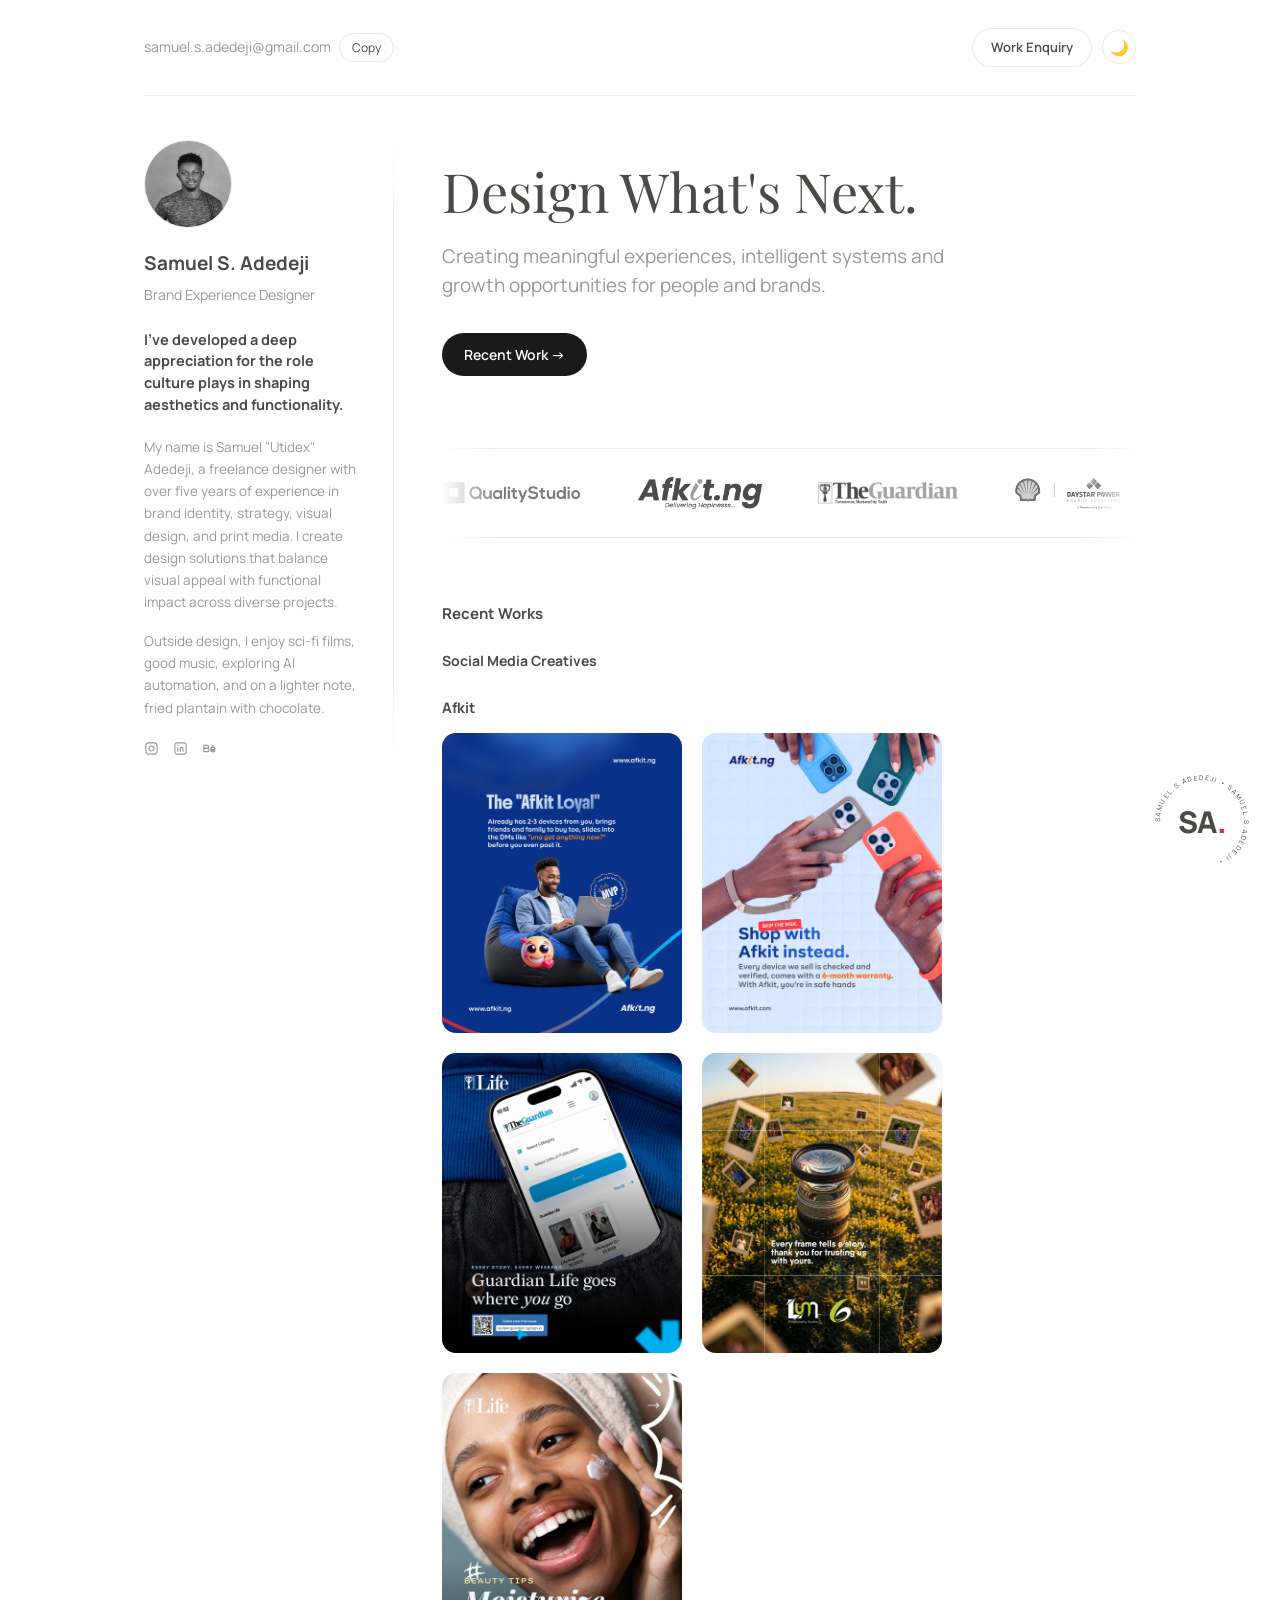
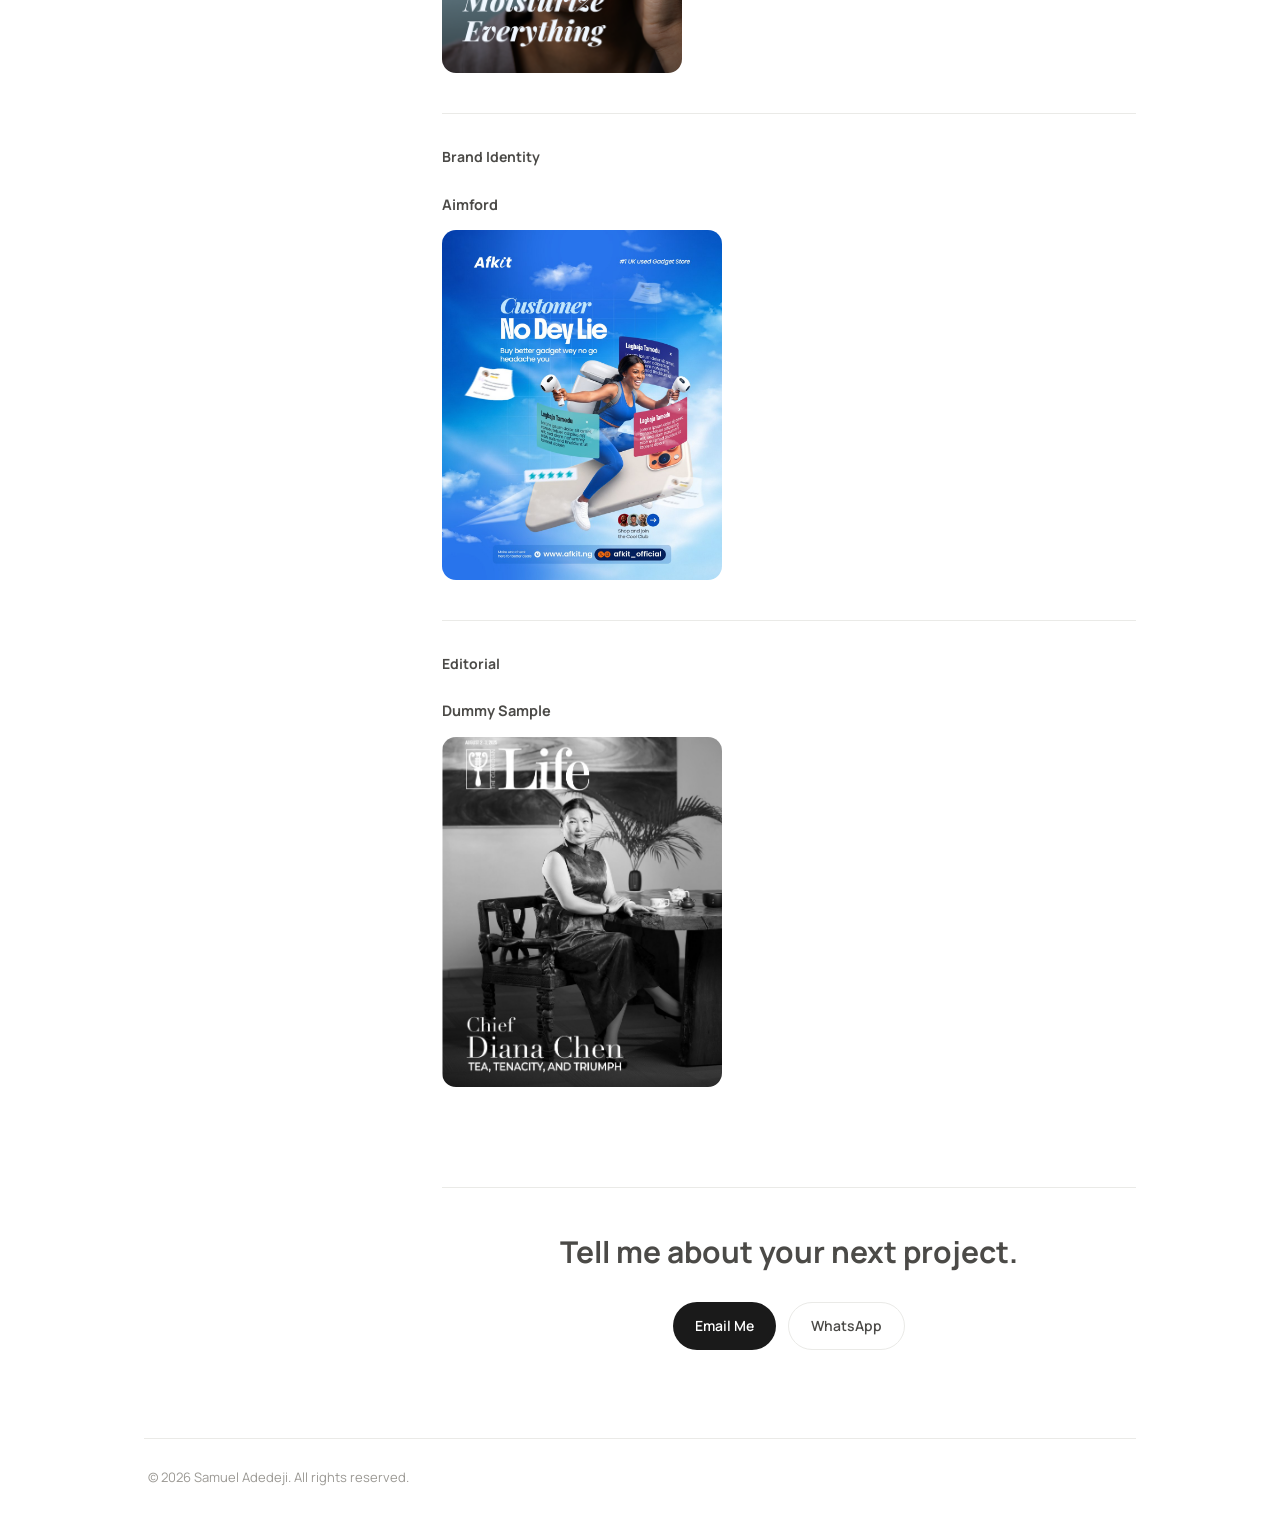
==== commit c7a629cb: "Add files via upload" ====
--- a/index.html
+++ b/index.html
@@ -265,12 +265,21 @@
       if (data.profile) renderProfile(data.profile);
       renderBadge(data.profile);
       if (data.hero) renderHero(data.hero);
-      renderLogos(data.logos);
+      renderLogos((data.logos || []).filter(Boolean));
       if (data.footer) renderFooter(data.footer);
 
       socialBrands = data.socialBrands || [];
       identityBrands = data.identityBrands || [];
       editorialBrands = data.editorialBrands || [];
+
+      // Strip any empty placeholder slots left over from earlier drafts —
+      // new uploads get appended, so old blanks would otherwise still show.
+      socialBrands.forEach(b => { b.images = (b.images || []).filter(Boolean); });
+      identityBrands.forEach(b => {
+        b.files = (b.files || []).filter(f => f && (typeof f === 'object' ? f.src : f));
+      });
+      editorialBrands.forEach(b => { b.pages = (b.pages || []).filter(Boolean); });
+
       renderSocial();
       renderIdentity();
       renderEditorial();
@@ -314,15 +323,12 @@
     const pages = currentEditorialBrand.pages;
     const top = document.getElementById('flipTop');
     const bottom = document.getElementById('flipBottom');
-    top.style.transition = 'none';
-    top.style.transformOrigin = 'left center';
+    top.classList.remove('flip-next-anim', 'flip-prev-anim');
     top.style.transform = 'rotateY(0deg)';
     top.querySelector('.flip-media').innerHTML = mediaTag(pages[0], currentEditorialBrand.name);
     bottom.querySelector('.flip-media').innerHTML = pages[1] !== undefined
       ? mediaTag(pages[1], currentEditorialBrand.name)
       : `<div class="media-placeholder">End of pages</div>`;
-    void top.offsetWidth;
-    top.style.transition = '';
     document.getElementById('flipCounter').textContent = `1 / ${pages.length}`;
   }
 
@@ -337,8 +343,7 @@
     const bottom = document.getElementById('flipBottom');
     const left = document.getElementById('bookLeft');
 
-    top.style.transition = 'none';
-    top.style.transformOrigin = 'left center';
+    top.classList.remove('flip-next-anim', 'flip-prev-anim');
     top.style.transform = 'rotateY(0deg)';
     top.querySelector('.flip-media').innerHTML = pages[rightIndex()] !== undefined
       ? mediaTag(pages[rightIndex()], currentEditorialBrand.name)
@@ -346,8 +351,6 @@
     bottom.querySelector('.flip-media').innerHTML = pages[rightIndex() + step()] !== undefined
       ? mediaTag(pages[rightIndex() + step()], currentEditorialBrand.name)
       : `<div class="media-placeholder">End of pages</div>`;
-    void top.offsetWidth;
-    top.style.transition = '';
 
     if (isDesktopSpread()) {
       left.querySelector('.flip-media').innerHTML = mediaTag(pages[leftIndex()], currentEditorialBrand.name);
@@ -385,6 +388,21 @@
     } catch (e) { /* audio not available — fail silently */ }
   }
 
+  function runFlipAnimation(top, animClass, onDone) {
+    if (window.matchMedia('(prefers-reduced-motion: reduce)').matches) {
+      onDone();
+      return;
+    }
+    top.classList.remove('flip-next-anim', 'flip-prev-anim');
+    void top.offsetWidth; // restart animation if same class was just used
+    top.classList.add(animClass);
+    top.addEventListener('animationend', function handler() {
+      top.removeEventListener('animationend', handler);
+      top.classList.remove(animClass);
+      onDone();
+    }, { once: true });
+  }
+
   function flipNext() {
     const pages = currentEditorialBrand.pages;
     const top = document.getElementById('flipTop');
@@ -404,24 +422,19 @@
       if (isDesktopSpread()) {
         left.querySelector('.flip-media').innerHTML = mediaTag(pages[1], currentEditorialBrand.name);
       }
-      top.style.transformOrigin = 'left center';
-      top.style.transform = 'rotateY(-180deg)';
-      setTimeout(() => {
+      runFlipAnimation(top, 'flip-next-anim', () => {
         spreadIndex = 0;
         setupSpread();
-      }, 600);
+      });
       return;
     }
 
-    if (rightIndex() >= pages.length - 1 && pages[rightIndex()] !== undefined && pages[rightIndex() + step()] === undefined) return;
     if (pages[rightIndex() + step()] === undefined && pages[rightIndex()] === undefined) return;
     playFlipSound();
-    top.style.transformOrigin = 'left center';
-    top.style.transform = 'rotateY(-180deg)';
-    setTimeout(() => {
+    runFlipAnimation(top, 'flip-next-anim', () => {
       spreadIndex++;
       setupSpread();
-    }, 600);
+    });
   }
 
   function flipPrev() {
@@ -434,38 +447,28 @@
     if (spreadIndex === 0) {
       // Close the book back to the cover
       playFlipSound();
-      covered = true;
-      document.getElementById('flipbookViewer').classList.add('covered');
       bottom.querySelector('.flip-media').innerHTML = mediaTag(pages[rightIndex()], currentEditorialBrand.name);
-      top.style.transition = 'none';
-      top.style.transformOrigin = 'left center';
       top.style.transform = 'rotateY(-180deg)';
       top.querySelector('.flip-media').innerHTML = mediaTag(pages[0], currentEditorialBrand.name);
-      void top.offsetWidth;
-      top.style.transition = '';
-      requestAnimationFrame(() => { top.style.transform = 'rotateY(0deg)'; });
-      setTimeout(() => {
+      runFlipAnimation(top, 'flip-prev-anim', () => {
+        covered = true;
+        document.getElementById('flipbookViewer').classList.add('covered');
         document.getElementById('flipCounter').textContent = `1 / ${pages.length}`;
-      }, 600);
+      });
       return;
     }
 
     playFlipSound();
     bottom.querySelector('.flip-media').innerHTML = mediaTag(pages[rightIndex()], currentEditorialBrand.name);
-    top.style.transition = 'none';
-    top.style.transformOrigin = 'left center';
     top.style.transform = 'rotateY(-180deg)';
     top.querySelector('.flip-media').innerHTML = mediaTag(pages[rightIndex() - step()], currentEditorialBrand.name);
-    void top.offsetWidth;
-    top.style.transition = '';
     if (isDesktopSpread()) {
       left.querySelector('.flip-media').innerHTML = mediaTag(pages[leftIndex() - step()], currentEditorialBrand.name);
     }
-    requestAnimationFrame(() => { top.style.transform = 'rotateY(0deg)'; });
-    setTimeout(() => {
+    runFlipAnimation(top, 'flip-prev-anim', () => {
       spreadIndex--;
       updateFlipCounter();
-    }, 600);
+    });
   }
 
   window.addEventListener('resize', () => {
--- a/styles.css
+++ b/styles.css
@@ -548,9 +548,41 @@
 #flipBottom{z-index:1;}
 #flipTop{
   z-index:2;
+  transform-origin:left center;
   backface-visibility:hidden;
-  transition:transform 0.6s cubic-bezier(.4,.1,.2,1);
   box-shadow:-8px 0 20px rgba(0,0,0,0.4);
+  position:relative;
+}
+#flipTop::after{
+  content:"";
+  position:absolute;
+  inset:0;
+  background:linear-gradient(to right, rgba(0,0,0,0.45), transparent 45%);
+  opacity:0;
+  pointer-events:none;
+}
+#flipTop.flip-next-anim{ animation:flip-next 0.65s cubic-bezier(.45,.05,.35,1) forwards; }
+#flipTop.flip-prev-anim{ animation:flip-prev 0.65s cubic-bezier(.45,.05,.35,1) forwards; }
+#flipTop.flip-next-anim::after{ animation:flip-shade 0.65s ease forwards; }
+#flipTop.flip-prev-anim::after{ animation:flip-shade 0.65s ease forwards; }
+@keyframes flip-next{
+  0%{ transform:rotateY(0deg) scaleX(1); }
+  48%{ transform:rotateY(-88deg) scaleX(0.9); }
+  100%{ transform:rotateY(-180deg) scaleX(1); }
+}
+@keyframes flip-prev{
+  0%{ transform:rotateY(-180deg) scaleX(1); }
+  52%{ transform:rotateY(-92deg) scaleX(0.9); }
+  100%{ transform:rotateY(0deg) scaleX(1); }
+}
+@keyframes flip-shade{
+  0%{ opacity:0; }
+  45%{ opacity:0.5; }
+  55%{ opacity:0.5; }
+  100%{ opacity:0; }
+}
+@media (prefers-reduced-motion: reduce){
+  #flipTop.flip-next-anim, #flipTop.flip-prev-anim{ animation:none; }
 }
 .flip-media{width:100%; height:100%;}
 .flip-media img, .flip-media video{width:100%; height:100%; object-fit:cover; display:block;}
